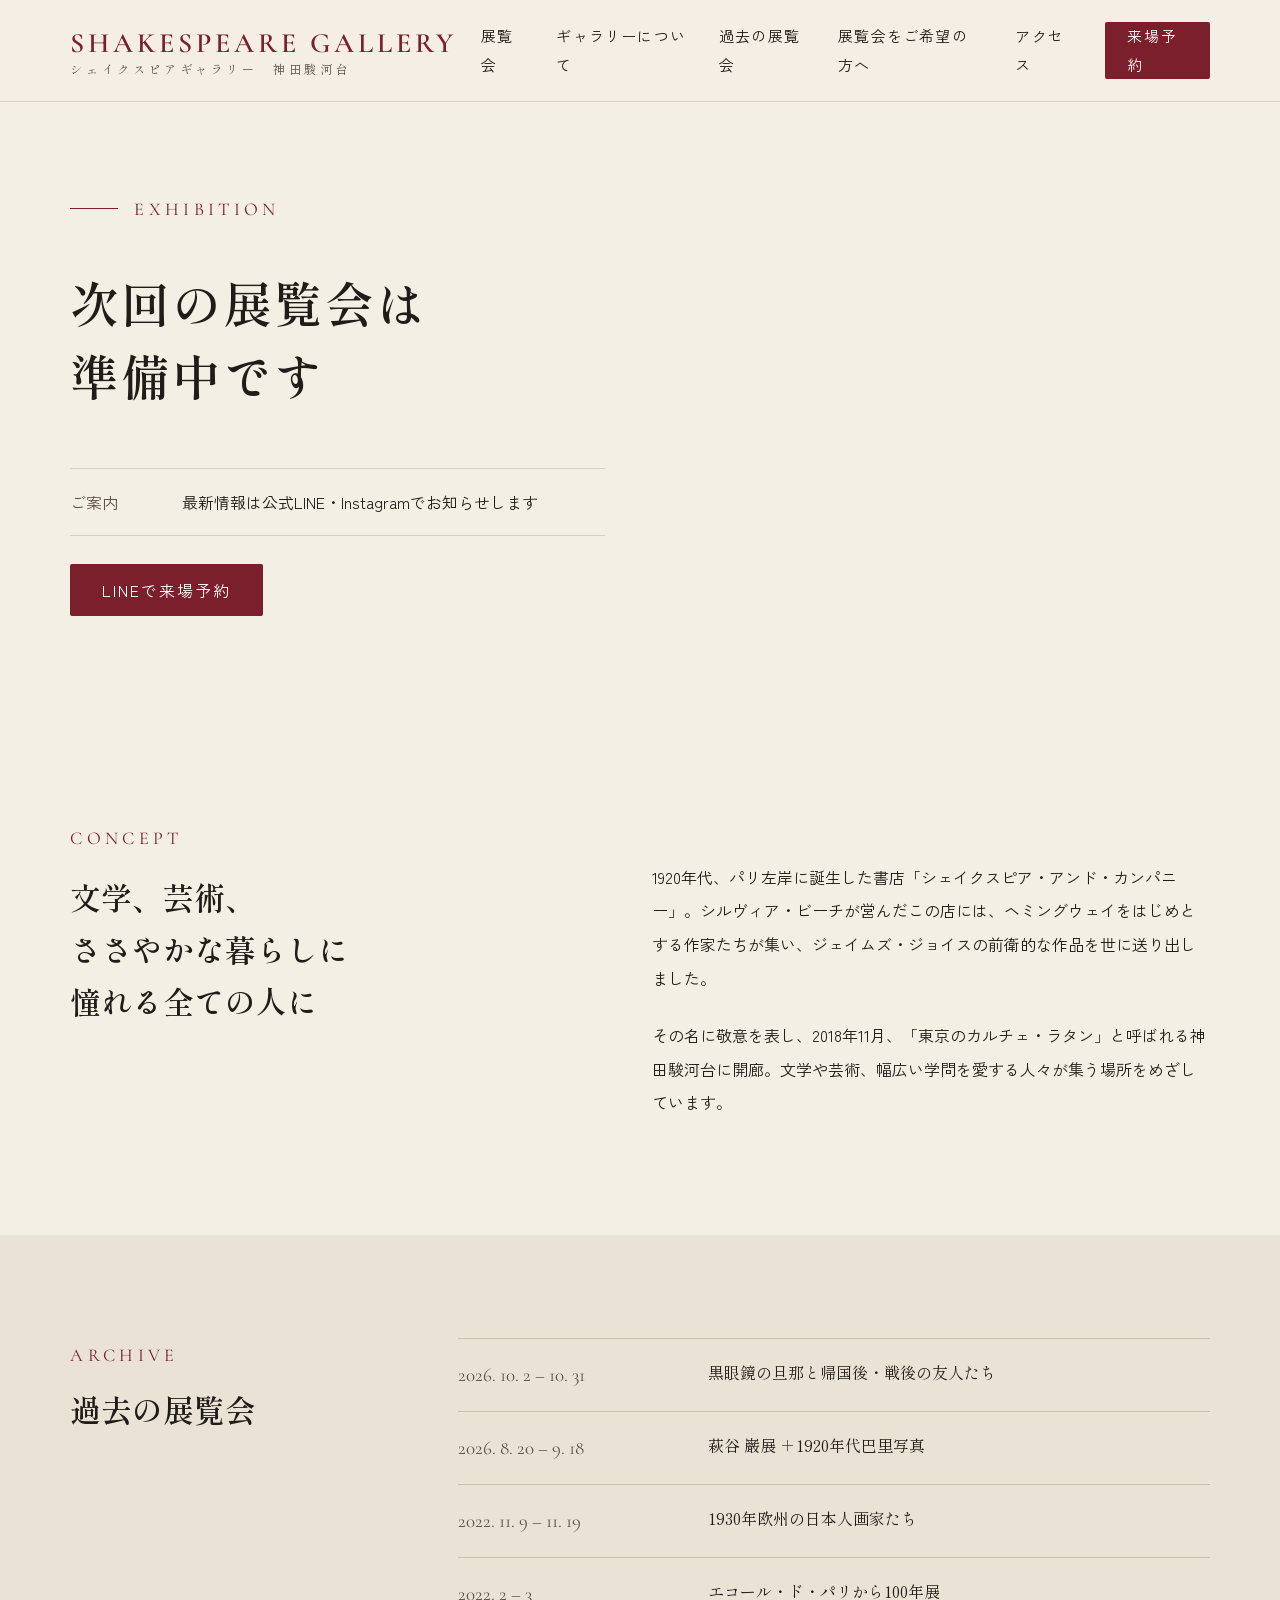
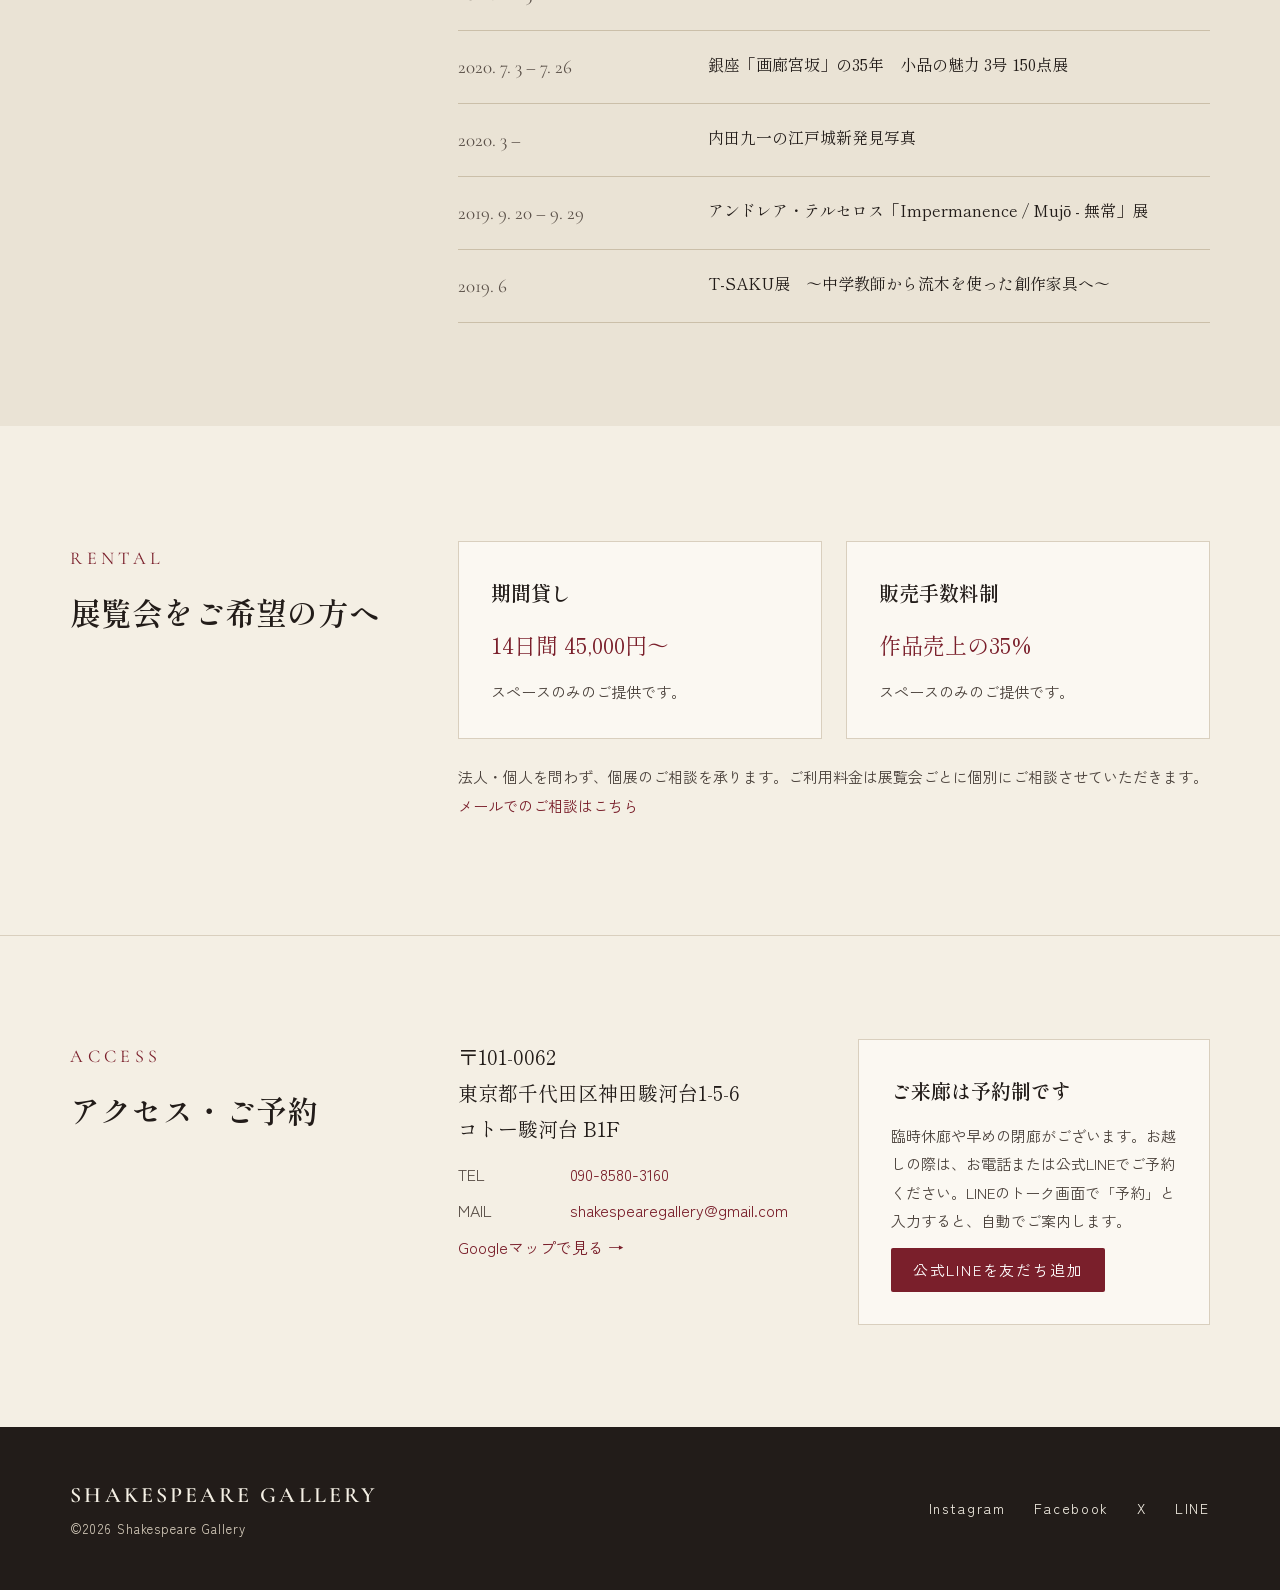
==== index.html @ 6aafb781 "Add files via upload" ====
<!doctype html>
<html lang="ja">
<head>
<meta charset="utf-8">
<meta name="viewport" content="width=device-width, initial-scale=1">
<title>シェイクスピアギャラリー｜Shakespeare Gallery 神田駿河台</title>
<meta name="description" content="神田駿河台のアートギャラリー。パリ左岸の書店「シェイクスピア・アンド・カンパニー」に敬意を表し、文学・芸術を愛する人々が集う場所として2018年に開廊しました。">
<meta property="og:title" content="シェイクスピアギャラリー｜Shakespeare Gallery">
<meta property="og:description" content="文学、芸術、ささやかな暮らしに憧れる全ての人に。神田駿河台のアートギャラリー。">
<meta property="og:image" content="images/current.jpg">
<meta property="og:type" content="website">
<link rel="preconnect" href="https://fonts.googleapis.com">
<link rel="preconnect" href="https://fonts.gstatic.com" crossorigin>
<link href="https://fonts.googleapis.com/css2?family=Cormorant+Garamond:wght@500;600&family=Shippori+Mincho:wght@500;600&family=Zen+Kaku+Gothic+New:wght@400;500&display=swap" rel="stylesheet">
<link rel="stylesheet" href="style.css">
</head>
<body>
<a class="skip" href="#main">本文へ</a>

<header class="site-header">
  <div class="wrap header-inner">
    <a class="brand" href="#top" aria-label="シェイクスピアギャラリー トップへ">
      <span class="brand-en">SHAKESPEARE GALLERY</span>
      <span class="brand-ja">シェイクスピアギャラリー　神田駿河台</span>
    </a>
    <button class="menu-btn" type="button" aria-expanded="false" aria-controls="gnav" aria-label="メニューを開く">
      <svg width="26" height="26" viewBox="0 0 24 24" fill="none" stroke="currentColor" stroke-width="1.5" aria-hidden="true"><line x1="3" y1="7" x2="21" y2="7"/><line x1="3" y1="12" x2="21" y2="12"/><line x1="3" y1="17" x2="21" y2="17"/></svg>
    </button>
    <nav id="gnav" class="gnav" aria-label="メインメニュー">
      <a href="#exhibition">展覧会</a>
      <a href="#about">ギャラリーについて</a>
      <a href="#archive">過去の展覧会</a>
      <a href="#rental">展覧会をご希望の方へ</a>
      <a href="#access">アクセス</a>
      <a class="btn btn-solid" href="https://lin.ee/zE9Uekc">来場予約</a>
    </nav>
  </div>
</header>

<main id="main">
  <div id="notices" class="notices" hidden></div>

  <section id="exhibition" class="hero wrap">
    <div class="hero-text">
      <p class="eyebrow"><span class="rule"></span><span id="ex-label">EXHIBITION</span></p>
      <h1 id="ex-title" class="hero-title">&nbsp;</h1>
      <p id="ex-dates" class="hero-dates"></p>
      <dl id="ex-info" class="info-list"></dl>
      <div class="actions">
        <a class="btn btn-solid btn-lg" href="https://lin.ee/zE9Uekc">LINEで来場予約</a>
        <a id="ex-more" class="btn btn-line btn-lg" href="#statement">展覧会について</a>
      </div>
    </div>
    <figure id="ex-figure" class="hero-figure" hidden>
      <div class="mat"><img id="ex-image" alt=""></div>
      <figcaption id="ex-caption"></figcaption>
    </figure>
  </section>

  <section id="statement" class="statement" hidden>
    <div class="wrap grid12">
      <div class="col-4">
        <p class="eyebrow light">ABOUT THE EXHIBITION</p>
        <h2 class="h2">展覧会について</h2>
      </div>
      <div class="col-7 statement-body">
        <p id="st-description" class="prewrap"></p>
        <div id="st-artists-wrap" class="sub" hidden><span class="sub-label">出品作家</span><p id="st-artists" class="prewrap"></p></div>
        <div id="st-events-wrap" class="sub" hidden><span class="sub-label">関連イベント</span><p id="st-events" class="prewrap"></p></div>
      </div>
    </div>
  </section>

  <section id="upcoming" class="upcoming wrap" hidden>
    <p class="eyebrow"><span class="rule"></span>UPCOMING</p>
    <ul id="upcoming-list" class="line-list"></ul>
  </section>

  <section id="about" class="about wrap grid12">
    <div class="col-5">
      <p class="eyebrow">CONCEPT</p>
      <p class="catch">文学、芸術、<br>ささやかな暮らしに<br>憧れる全ての人に</p>
    </div>
    <div class="col-6 about-body">
      <p>1920年代、パリ左岸に誕生した書店「シェイクスピア・アンド・カンパニー」。シルヴィア・ビーチが営んだこの店には、ヘミングウェイをはじめとする作家たちが集い、ジェイムズ・ジョイスの前衛的な作品を世に送り出しました。</p>
      <p>その名に敬意を表し、2018年11月、「東京のカルチェ・ラタン」と呼ばれる神田駿河台に開廊。文学や芸術、幅広い学問を愛する人々が集う場所をめざしています。</p>
    </div>
  </section>

  <section id="archive" class="archive">
    <div class="wrap grid12">
      <div class="col-4">
        <p class="eyebrow">ARCHIVE</p>
        <h2 class="h2">過去の展覧会</h2>
      </div>
      <ul id="archive-list" class="col-8 line-list"></ul>
    </div>
  </section>

  <section id="rental" class="rental wrap grid12">
    <div class="col-4">
      <p class="eyebrow">RENTAL</p>
      <h2 class="h2">展覧会をご希望の方へ</h2>
    </div>
    <div class="col-8 cards">
      <div class="card">
        <h3 class="h3">期間貸し</h3>
        <p class="price">14日間 45,000円〜</p>
        <p class="muted">スペースのみのご提供です。</p>
      </div>
      <div class="card">
        <h3 class="h3">販売手数料制</h3>
        <p class="price">作品売上の35%</p>
        <p class="muted">スペースのみのご提供です。</p>
      </div>
      <p class="cards-note">法人・個人を問わず、個展のご相談を承ります。ご利用料金は展覧会ごとに個別にご相談させていただきます。<br><a href="mailto:shakespearegallery@gmail.com?subject=%E5%B1%95%E8%A6%A7%E4%BC%9A%E3%81%AE%E3%81%94%E7%9B%B8%E8%AB%87">メールでのご相談はこちら</a></p>
    </div>
  </section>

  <section id="access" class="access">
    <div class="wrap grid12">
      <div class="col-4">
        <p class="eyebrow">ACCESS</p>
        <h2 class="h2">アクセス・ご予約</h2>
      </div>
      <div class="col-8 access-body">
        <div>
          <p class="address">〒101-0062<br>東京都千代田区神田駿河台1-5-6<br>コトー駿河台 B1F</p>
          <dl class="info-list compact">
            <div><dt>TEL</dt><dd><a href="tel:09085803160">090-8580-3160</a></dd></div>
            <div><dt>MAIL</dt><dd><a href="mailto:shakespearegallery@gmail.com">shakespearegallery@gmail.com</a></dd></div>
          </dl>
          <p><a class="text-link" href="https://www.google.com/maps/search/?api=1&query=%E6%9D%B1%E4%BA%AC%E9%83%BD%E5%8D%83%E4%BB%A3%E7%94%B0%E5%8C%BA%E7%A5%9E%E7%94%B0%E9%A7%BF%E6%B2%B3%E5%8F%B01-5-6">Googleマップで見る →</a></p>
        </div>
        <div class="card">
          <h3 class="h3">ご来廊は予約制です</h3>
          <p class="muted">臨時休廊や早めの閉廊がございます。お越しの際は、お電話または公式LINEでご予約ください。LINEのトーク画面で「予約」と入力すると、自動でご案内します。</p>
          <a class="btn btn-solid" href="https://lin.ee/zE9Uekc">公式LINEを友だち追加</a>
        </div>
      </div>
    </div>
  </section>
</main>

<footer class="site-footer">
  <div class="wrap footer-inner">
    <div>
      <p class="brand-en light">SHAKESPEARE GALLERY</p>
      <p class="small">©<span id="year">2026</span> Shakespeare Gallery</p>
    </div>
    <nav aria-label="SNS" class="sns">
      <a href="https://www.instagram.com/shakespeare.gallery/">Instagram</a>
      <a href="https://www.facebook.com/ShakespeareGallery">Facebook</a>
      <a href="https://twitter.com/Sgallery_Ocha">X</a>
      <a href="https://lin.ee/zE9Uekc">LINE</a>
    </nav>
  </div>
</footer>

<script src="config.js"></script>
<script src="app.js"></script>
</body>
</html>
---- style.css ----
:root {
  --enji: #7A1F2B;
  --enji-dark: #5A1520;
  --enji-soft: #E9CFC9;
  --paper: #F4EFE4;
  --paper-2: #EAE3D5;
  --card: #FBF8F2;
  --ink: #221C19;
  --ink-2: #4A413B;
  --ink-3: #5C524A;
  --line: #D9CFBE;
  --line-2: #CBBFA9;
  --serif-en: "Cormorant Garamond", "Times New Roman", serif;
  --serif-ja: "Shippori Mincho", "Hiragino Mincho ProN", "Yu Mincho", serif;
  --sans: "Zen Kaku Gothic New", "Hiragino Sans", "Yu Gothic", sans-serif;
  --gutter: clamp(20px, 5.5vw, 80px);
}

* { box-sizing: border-box; }
[hidden] { display: none !important; }
html { scroll-behavior: smooth; scroll-padding-top: 96px; }
body { margin: 0; background: var(--paper); color: var(--ink); font-family: var(--sans); font-size: 16px; line-height: 1.9; -webkit-text-size-adjust: 100%; }
img { max-width: 100%; display: block; }
a { color: var(--enji); text-decoration: none; }
a:hover { color: var(--enji-dark); }
a:focus-visible, button:focus-visible { outline: 2px solid var(--enji); outline-offset: 3px; }
h1, h2, h3, p, dl, dd, ul { margin: 0; }
h1, h2, h3, .catch, .line-list .t { word-break: auto-phrase; }
.prewrap { white-space: pre-line; }
.skip { position: absolute; left: -9999px; }
.skip:focus { left: 16px; top: 16px; z-index: 100; background: #fff; padding: 8px 12px; }

.wrap { max-width: 1440px; margin: 0 auto; padding-left: var(--gutter); padding-right: var(--gutter); }
.grid12 { display: grid; grid-template-columns: repeat(12, minmax(0, 1fr)); column-gap: 24px; row-gap: 32px; }
.col-4 { grid-column: span 4; } .col-5 { grid-column: span 5; } .col-6 { grid-column: 7 / span 6; }
.col-7 { grid-column: span 7; } .col-8 { grid-column: span 8; }

.eyebrow { display: flex; align-items: center; gap: 16px; font-family: var(--serif-en); font-size: 18px; letter-spacing: 0.24em; color: var(--enji); margin-bottom: 12px; }
.eyebrow.light { color: var(--enji-soft); }
.rule { width: 48px; height: 1px; background: currentColor; }
.h2 { font-family: var(--serif-ja); font-weight: 600; font-size: clamp(24px, 2.4vw, 32px); line-height: 1.6; }
.h3 { font-family: var(--serif-ja); font-weight: 600; font-size: 20px; }
.muted { color: var(--ink-2); font-size: 15px; }
.small { font-size: 13px; letter-spacing: 0.08em; }

.btn { display: inline-flex; align-items: center; justify-content: center; min-height: 44px; padding: 0 22px; border-radius: 2px; letter-spacing: 0.12em; font-size: 15px; }
.btn-lg { min-height: 52px; padding: 0 32px; font-size: 16px; }
.btn-solid { background: var(--enji); color: #fff; }
.btn-solid:hover { background: var(--enji-dark); color: #fff; }
.btn-line { border: 1px solid var(--enji); color: var(--enji); }
.text-link { display: inline-flex; min-height: 44px; align-items: center; }

/* header */
.site-header { position: sticky; top: 0; z-index: 20; background: rgba(244, 239, 228, 0.94); backdrop-filter: blur(6px); border-bottom: 1px solid var(--line); }
.header-inner { display: flex; align-items: center; justify-content: space-between; padding-top: 22px; padding-bottom: 22px; gap: 24px; }
.brand { display: flex; flex-direction: column; color: var(--enji); line-height: 1.3; }
.brand-en { white-space: nowrap; font-family: var(--serif-en); font-size: 28px; font-weight: 600; letter-spacing: 0.14em; }
.brand-en.light { color: var(--paper); font-size: 22px; }
.brand-ja { font-family: var(--serif-ja); font-size: 12px; letter-spacing: 0.3em; color: var(--ink-3); }
.gnav { display: flex; align-items: center; gap: 32px; font-size: 15px; letter-spacing: 0.08em; }
.gnav a:not(.btn) { color: var(--ink); }
.gnav a:not(.btn):hover { color: var(--enji); }
.menu-btn { display: none; width: 44px; height: 44px; align-items: center; justify-content: center; background: none; border: 0; color: var(--ink); cursor: pointer; padding: 0; }

/* notices */
.notices { background: var(--ink); color: var(--paper); }
.notices p { max-width: 1440px; margin: 0 auto; padding: 14px var(--gutter); font-size: 15px; white-space: pre-line; }
.notices p + p { border-top: 1px solid rgba(244,239,228,0.2); }
.notices strong { font-weight: 500; color: var(--enji-soft); margin-right: 12px; letter-spacing: 0.1em; }

/* hero */
.hero { display: grid; grid-template-columns: repeat(2, minmax(0, 1fr)); gap: clamp(40px, 5.5vw, 80px); padding-top: clamp(48px, 7vw, 96px); padding-bottom: clamp(56px, 7vw, 104px); align-items: center; }
.hero-text { display: flex; flex-direction: column; gap: 28px; }
.hero-title { font-family: var(--serif-ja); font-weight: 600; font-size: clamp(30px, 3.8vw, 54px); line-height: 1.5; letter-spacing: 0.04em; }
.hero-dates { font-family: var(--serif-en); font-size: clamp(26px, 2.8vw, 40px); font-weight: 500; display: flex; flex-wrap: wrap; align-items: baseline; gap: 4px 12px; }
.hero-dates .dow { font-size: 0.45em; letter-spacing: 0.1em; }
.hero-dates .dash { color: var(--enji); font-size: 0.7em; }
.info-list { display: flex; flex-direction: column; gap: 6px; padding: 18px 0; border-top: 1px solid var(--line); border-bottom: 1px solid var(--line); }
.info-list > div { display: flex; gap: 24px; }
.info-list dt { width: 88px; flex-shrink: 0; color: var(--ink-3); }
.info-list.compact { border: 0; padding: 12px 0 0; }
.actions { display: flex; flex-wrap: wrap; gap: 14px; }
.hero-figure { margin: 0; display: flex; flex-direction: column; align-items: center; gap: 16px; }
.mat { padding: clamp(14px, 2vw, 28px); background: #fff; box-shadow: 0 1px 2px rgba(34,28,25,0.08), 0 18px 40px rgba(34,28,25,0.10); }
.mat img { width: min(460px, 100%); height: auto; }
.hero-figure figcaption { font-family: var(--serif-ja); font-size: 14px; color: var(--ink-3); text-align: center; }

/* statement */
.statement { background: var(--enji); color: var(--paper); padding: clamp(56px, 7vw, 96px) 0; }
.statement-body { font-family: var(--serif-ja); font-size: 18px; line-height: 2.1; display: flex; flex-direction: column; gap: 28px; }
.statement .sub { padding-top: 22px; border-top: 1px solid rgba(244,239,228,0.35); font-family: var(--sans); font-size: 15px; line-height: 1.9; }
.sub-label { display: block; letter-spacing: 0.12em; color: var(--enji-soft); margin-bottom: 4px; }

/* upcoming */
.upcoming { padding-top: 64px; }

/* about */
.about { padding-top: clamp(72px, 9vw, 120px); padding-bottom: clamp(72px, 9vw, 120px); align-items: start; }
.catch { font-family: var(--serif-ja); font-weight: 600; font-size: clamp(24px, 2.4vw, 34px); line-height: 1.7; margin-top: 16px; }
.about-body { display: flex; flex-direction: column; gap: 24px; line-height: 2.1; padding-top: 40px; }

/* archive */
.archive { background: var(--paper-2); padding: clamp(64px, 8vw, 104px) 0; }
.line-list { list-style: none; padding: 0; border-top: 1px solid var(--line-2); }
.line-list li { display: flex; gap: 40px; padding: 18px 0; border-bottom: 1px solid var(--line-2); }
.line-list .period { width: 210px; flex-shrink: 0; font-family: var(--serif-en); font-size: 19px; color: var(--ink-3); }
.line-list .t { font-family: var(--serif-ja); }

/* rental */
.rental { padding-top: clamp(72px, 9vw, 120px); padding-bottom: clamp(72px, 9vw, 120px); }
.cards { display: grid; grid-template-columns: repeat(2, minmax(0, 1fr)); gap: 24px; }
.card { background: var(--card); border: 1px solid var(--line); padding: 32px; display: flex; flex-direction: column; gap: 12px; align-items: flex-start; }
.price { font-family: var(--serif-ja); font-size: 22px; color: var(--enji); }
.cards-note { grid-column: 1 / -1; font-size: 15px; color: var(--ink-2); }

/* access */
.access { padding: clamp(64px, 8vw, 104px) 0; border-top: 1px solid var(--line); }
.access-body { display: grid; grid-template-columns: repeat(2, minmax(0, 1fr)); gap: 48px; }
.address { font-family: var(--serif-ja); font-size: 20px; line-height: 1.8; }

/* footer */
.site-footer { background: var(--ink); color: var(--line); }
.footer-inner { display: flex; justify-content: space-between; align-items: center; flex-wrap: wrap; gap: 16px; padding-top: 48px; padding-bottom: 48px; }
.sns { display: flex; flex-wrap: wrap; gap: 8px 28px; font-size: 14px; letter-spacing: 0.12em; }
.sns a { color: var(--paper); min-height: 44px; display: inline-flex; align-items: center; }

/* responsive */
@media (max-width: 1100px) {
  .gnav { gap: 20px; font-size: 14px; }
}
@media (max-width: 960px) {
  .menu-btn { display: inline-flex; }
  .gnav { display: none; position: absolute; left: 0; right: 0; top: 100%; background: var(--paper); border-bottom: 1px solid var(--line); flex-direction: column; align-items: stretch; gap: 0; padding: 8px var(--gutter) 24px; }
  .gnav.open { display: flex; }
  .gnav a:not(.btn) { min-height: 52px; display: flex; align-items: center; border-bottom: 1px solid var(--line); font-family: var(--serif-ja); font-size: 16px; }
  .gnav .btn { margin-top: 16px; min-height: 52px; }
  .header-inner { position: relative; padding-top: 14px; padding-bottom: 14px; }
  .brand-en { font-size: 18px; letter-spacing: 0.1em; }
  .brand-ja { font-size: 10px; letter-spacing: 0.24em; }

  .hero { grid-template-columns: 1fr; }
  .hero-figure { order: -1; }
  .mat img { width: min(360px, 100%); }
  .grid12 > [class*="col-"] { grid-column: 1 / -1; }
  .about-body { padding-top: 0; }
  .cards, .access-body { grid-template-columns: 1fr; }
  .line-list li { flex-direction: column; gap: 2px; }
  .line-list .period { width: auto; font-size: 17px; }
  .statement-body { font-size: 16px; }
  .actions .btn { flex: 1 1 100%; }
  .footer-inner { flex-direction: column; align-items: flex-start; }
}
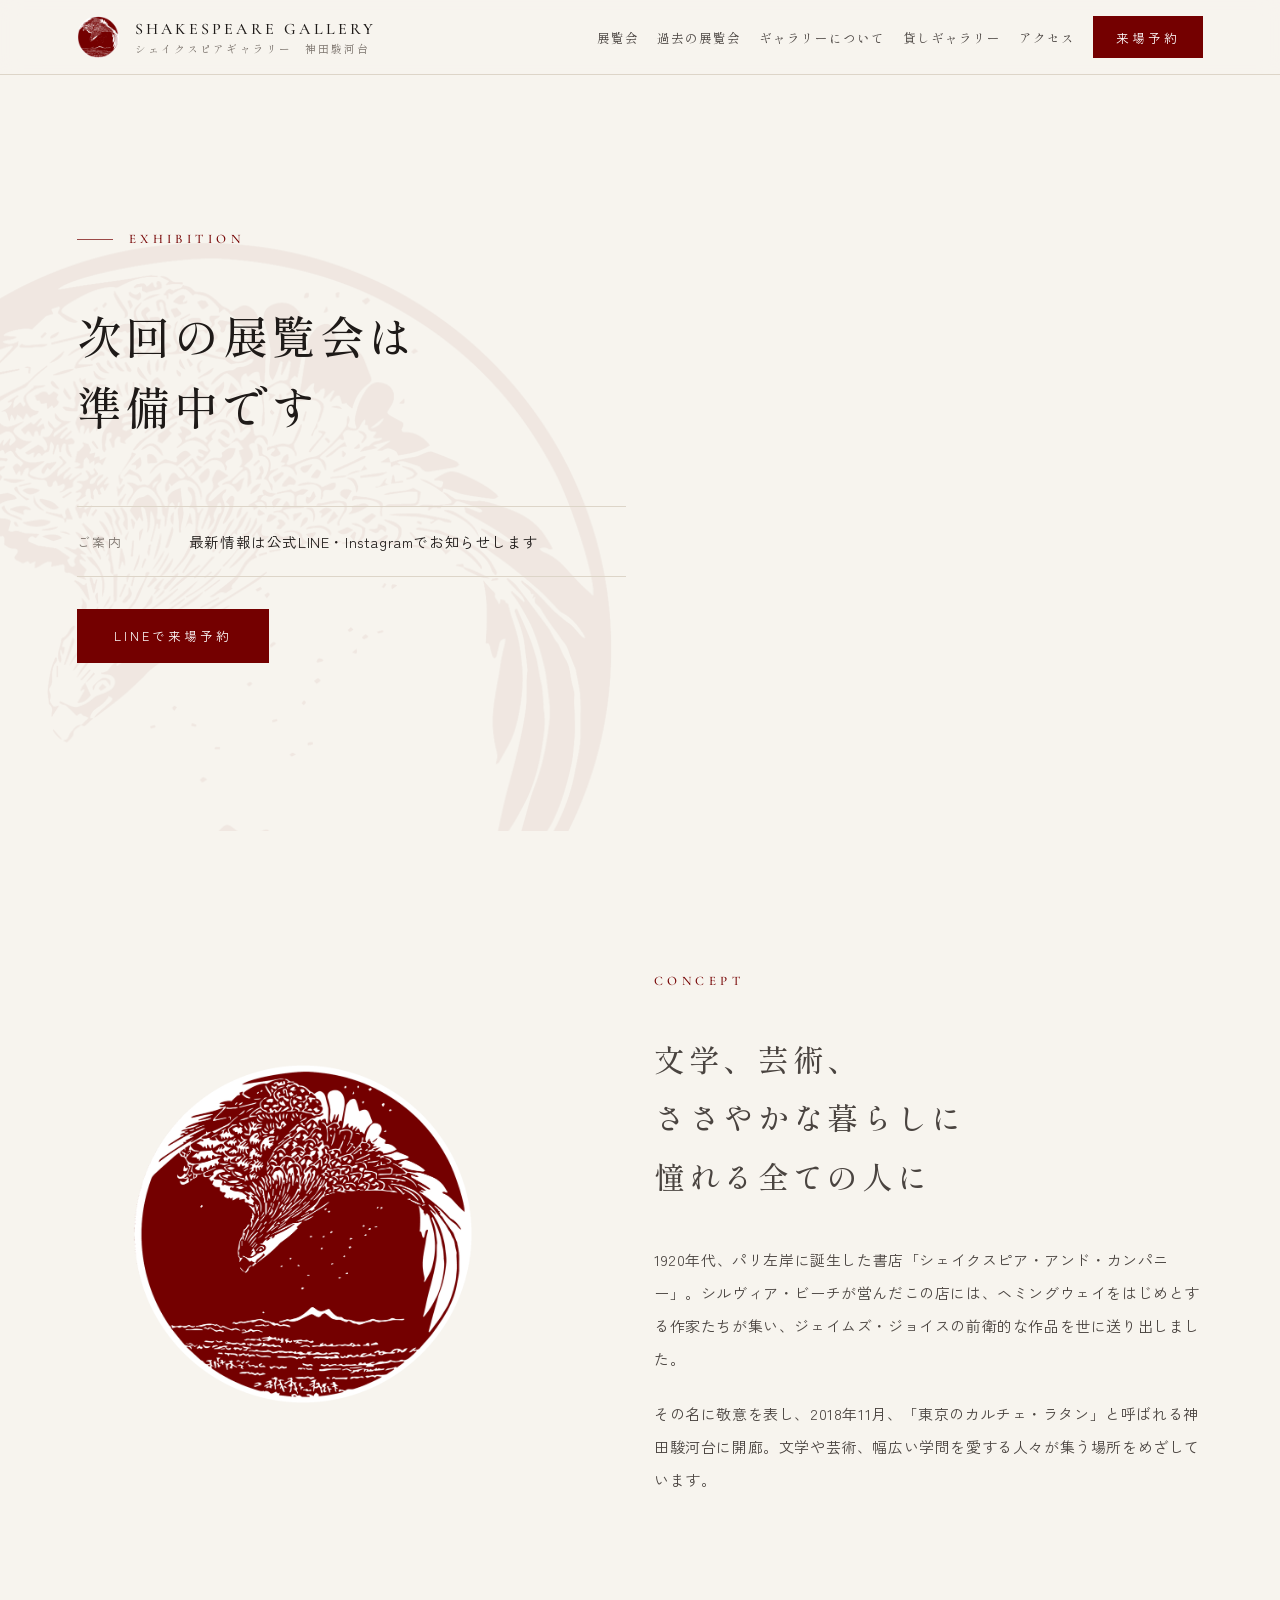
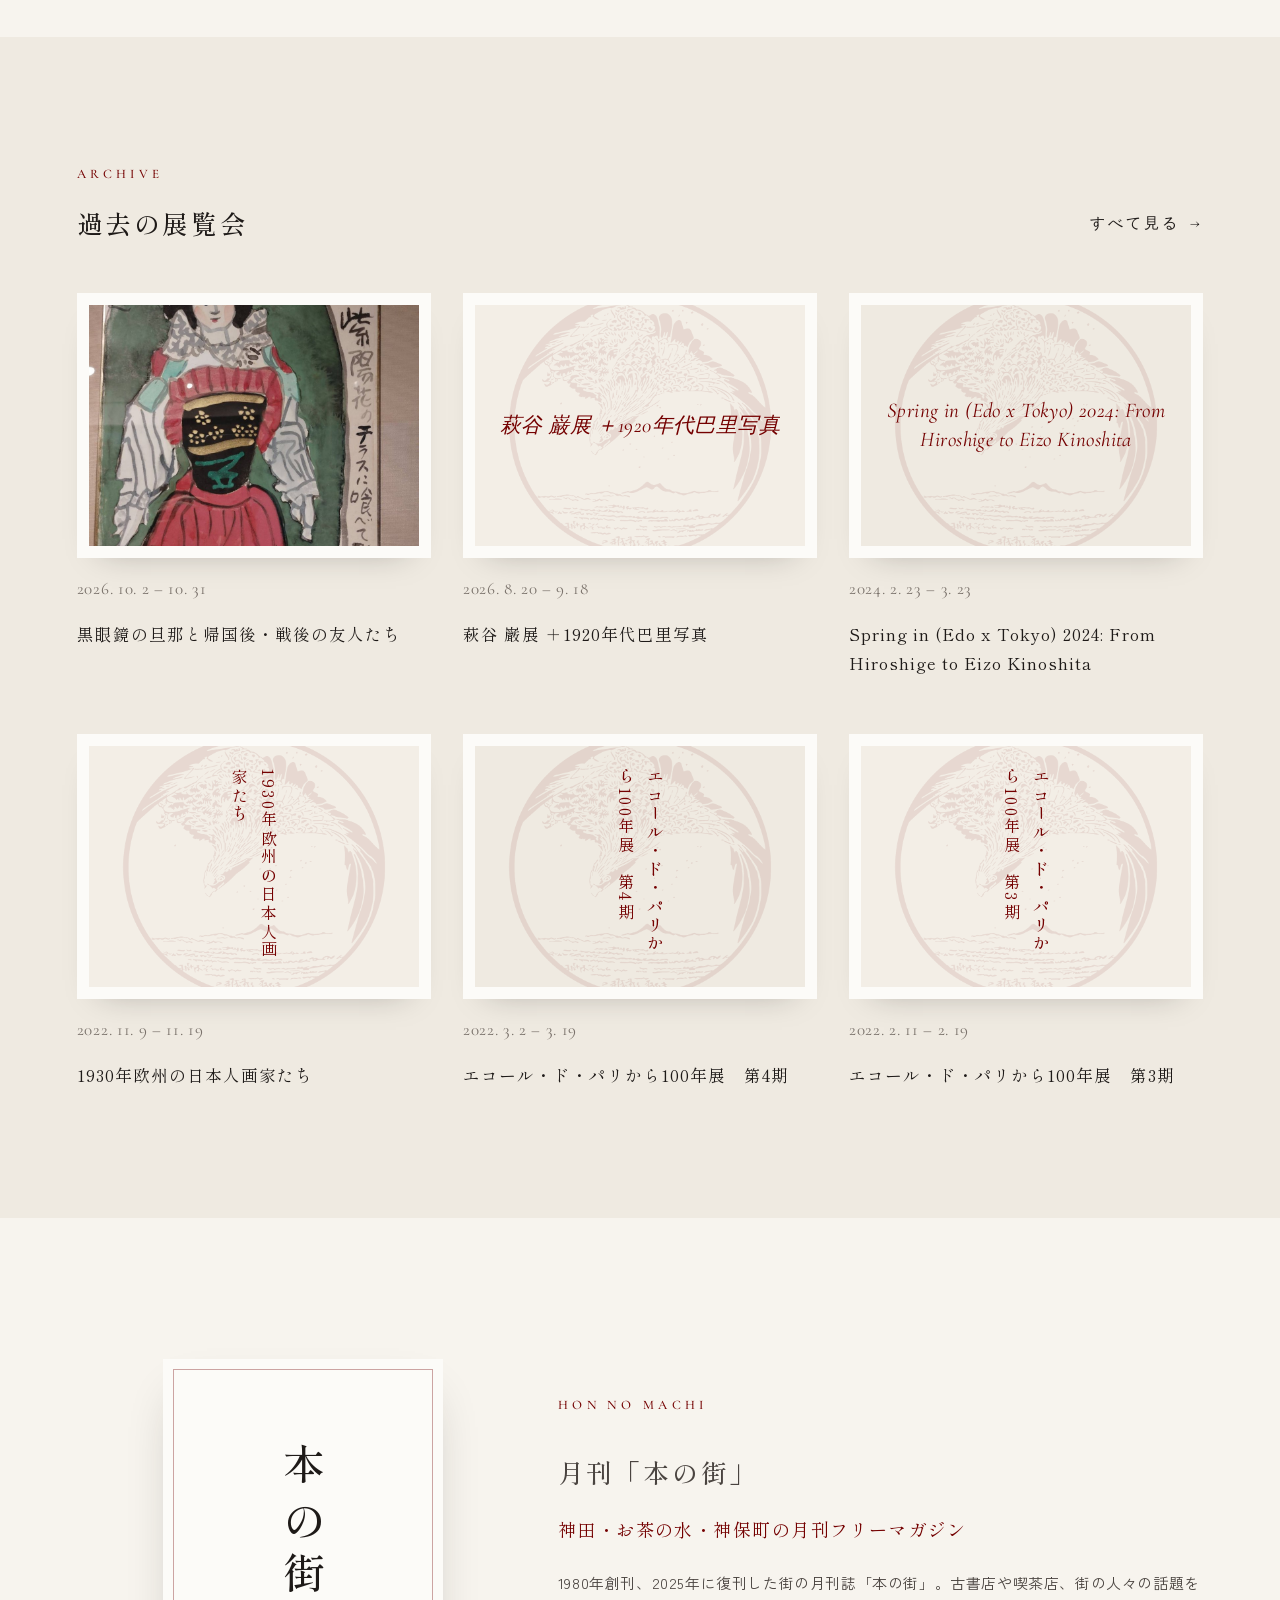
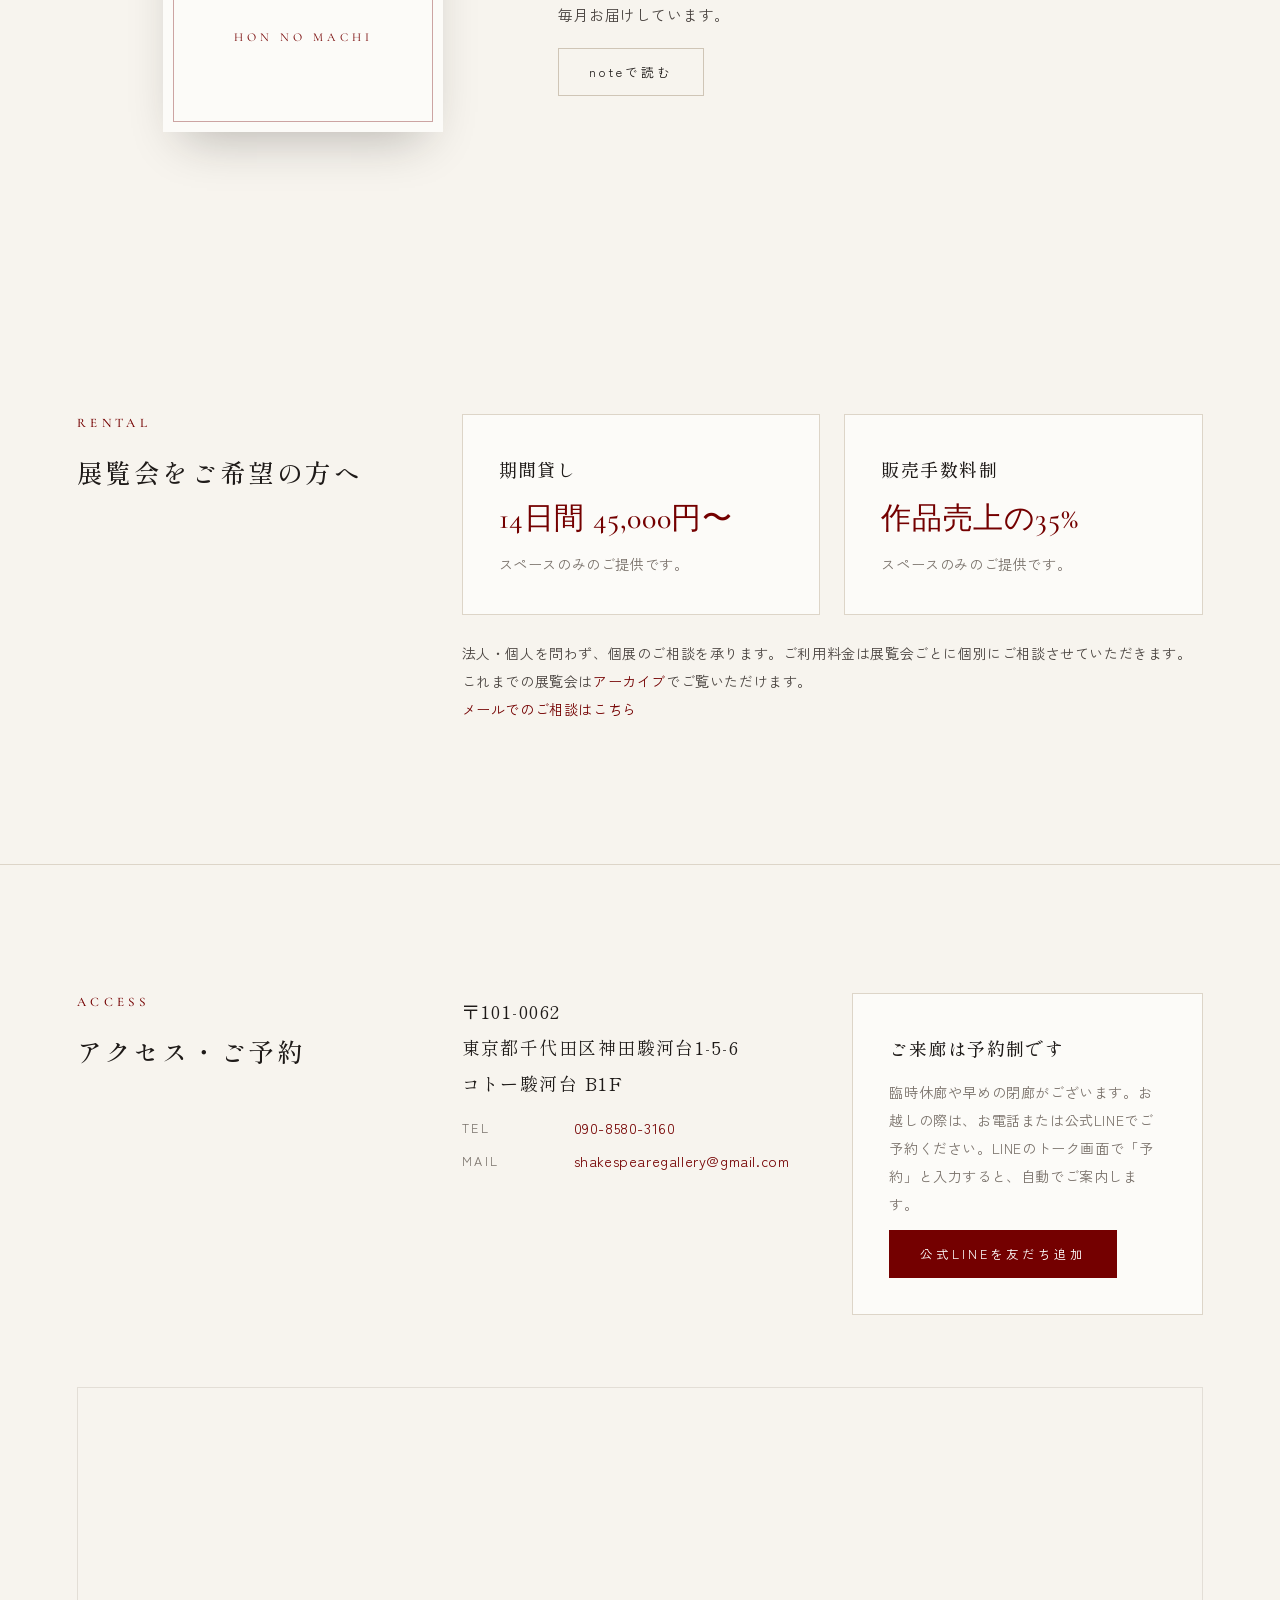
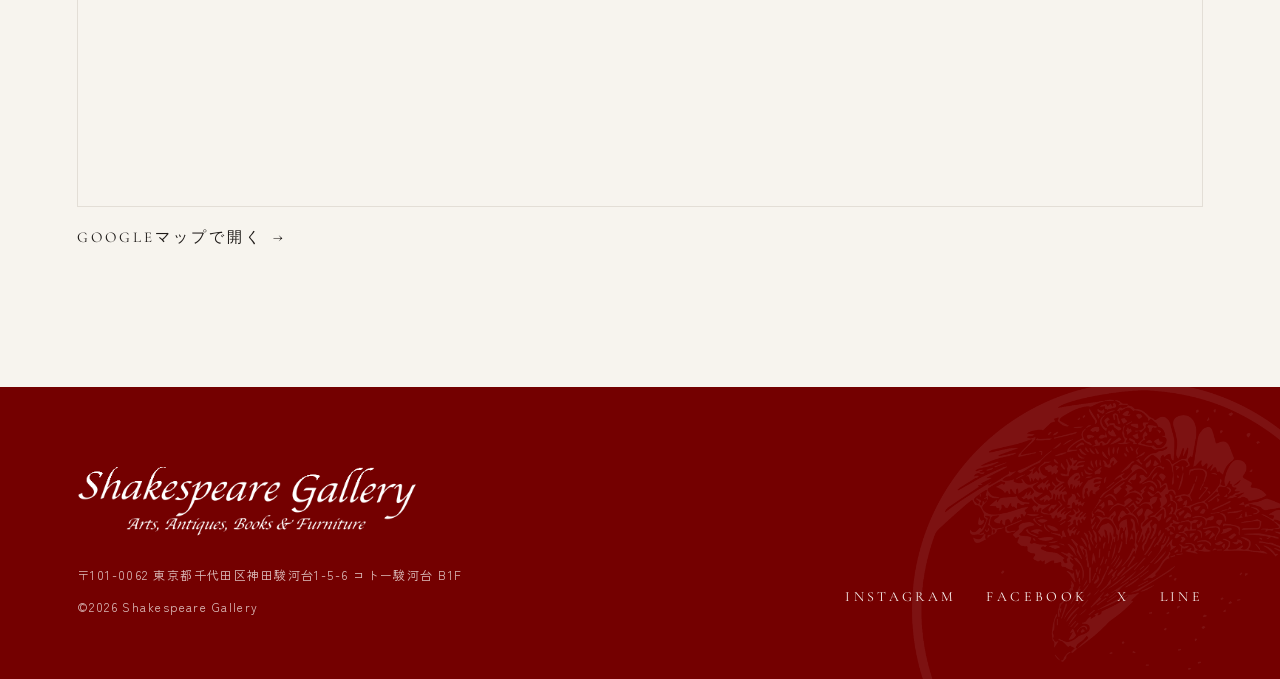
==== commit 5c7f31f5: "Add files via upload" ====
--- a/index.html
+++ b/index.html
@@ -3,45 +3,57 @@
 <head>
 <meta charset="utf-8">
 <meta name="viewport" content="width=device-width, initial-scale=1">
+<!--META-->
 <title>シェイクスピアギャラリー｜Shakespeare Gallery 神田駿河台</title>
 <meta name="description" content="神田駿河台のアートギャラリー。パリ左岸の書店「シェイクスピア・アンド・カンパニー」に敬意を表し、文学・芸術を愛する人々が集う場所として2018年に開廊しました。">
-<meta property="og:title" content="シェイクスピアギャラリー｜Shakespeare Gallery">
-<meta property="og:description" content="文学、芸術、ささやかな暮らしに憧れる全ての人に。神田駿河台のアートギャラリー。">
-<meta property="og:image" content="images/current.jpg">
+<link rel="canonical" href="https://fitersowner-a11y.github.io/shakespeare-gallery/">
+<meta property="og:title" content="シェイクスピアギャラリー｜Shakespeare Gallery 神田駿河台">
+<meta property="og:description" content="神田駿河台のアートギャラリー。パリ左岸の書店「シェイクスピア・アンド・カンパニー」に敬意を表し、文学・芸術を愛する人々が集う場所として2018年に開廊しました。">
+<meta property="og:image" content="https://fitersowner-a11y.github.io/shakespeare-gallery/current.jpg">
+<meta property="og:url" content="https://fitersowner-a11y.github.io/shakespeare-gallery/">
 <meta property="og:type" content="website">
+<meta property="og:site_name" content="シェイクスピアギャラリー">
+<meta name="twitter:card" content="summary_large_image">
+<!--/META-->
+<meta name="theme-color" content="#740000">
+<link rel="icon" type="image/png" href="favicon.png">
+<link rel="apple-touch-icon" href="apple-touch-icon.png">
 <link rel="preconnect" href="https://fonts.googleapis.com">
 <link rel="preconnect" href="https://fonts.gstatic.com" crossorigin>
-<link href="https://fonts.googleapis.com/css2?family=Cormorant+Garamond:wght@500;600&family=Shippori+Mincho:wght@500;600&family=Zen+Kaku+Gothic+New:wght@400;500&display=swap" rel="stylesheet">
+<link href="https://fonts.googleapis.com/css2?family=Cormorant+Garamond:ital,wght@0,400;0,500;0,600;1,400;1,500&family=Shippori+Mincho:wght@400;500;600&family=Zen+Kaku+Gothic+New:wght@400;500&display=swap" rel="stylesheet">
 <link rel="stylesheet" href="style.css">
+<script type="application/ld+json">
+{"@context":"https://schema.org","@type":"ArtGallery","name":"シェイクスピアギャラリー","alternateName":"Shakespeare Gallery","url":"https://fitersowner-a11y.github.io/shakespeare-gallery/","telephone":"+81-90-8580-3160","email":"shakespearegallery@gmail.com","address":{"@type":"PostalAddress","postalCode":"101-0062","addressRegion":"東京都","addressLocality":"千代田区","streetAddress":"神田駿河台1-5-6 コトー駿河台 B1F","addressCountry":"JP"},"sameAs":["https://www.instagram.com/shakespeare.gallery/","https://www.facebook.com/ShakespeareGallery","https://twitter.com/Sgallery_Ocha"]}
+</script>
 </head>
-<body>
+<body data-page="home">
 <a class="skip" href="#main">本文へ</a>
-
 <header class="site-header">
   <div class="wrap header-inner">
-    <a class="brand" href="#top" aria-label="シェイクスピアギャラリー トップへ">
-      <span class="brand-en">SHAKESPEARE GALLERY</span>
-      <span class="brand-ja">シェイクスピアギャラリー　神田駿河台</span>
+    <a class="brand" href="index.html" aria-label="シェイクスピアギャラリー トップへ">
+      <img class="brand-mark" src="mark.png" alt="" width="44" height="44">
+      <span class="brand-text"><span class="brand-en">SHAKESPEARE GALLERY</span><span class="brand-ja">シェイクスピアギャラリー　神田駿河台</span></span>
     </a>
     <button class="menu-btn" type="button" aria-expanded="false" aria-controls="gnav" aria-label="メニューを開く">
       <svg width="26" height="26" viewBox="0 0 24 24" fill="none" stroke="currentColor" stroke-width="1.5" aria-hidden="true"><line x1="3" y1="7" x2="21" y2="7"/><line x1="3" y1="12" x2="21" y2="12"/><line x1="3" y1="17" x2="21" y2="17"/></svg>
     </button>
     <nav id="gnav" class="gnav" aria-label="メインメニュー">
       <a href="#exhibition">展覧会</a>
+      <a href="archive.html">過去の展覧会</a>
       <a href="#about">ギャラリーについて</a>
-      <a href="#archive">過去の展覧会</a>
-      <a href="#rental">展覧会をご希望の方へ</a>
+      <a href="town.html" data-needs="town" hidden>神保町案内</a>
+      <a href="#rental">貸しギャラリー</a>
       <a href="#access">アクセス</a>
       <a class="btn btn-solid" href="https://lin.ee/zE9Uekc">来場予約</a>
     </nav>
   </div>
 </header>
-
+<div id="notices" class="notices" hidden></div>
 <main id="main">
-  <div id="notices" class="notices" hidden></div>
-
-  <section id="exhibition" class="hero wrap">
-    <div class="hero-text">
+  <section id="exhibition" class="hero-band">
+  <img class="hero-emblem" src="mark-line.png" alt="" aria-hidden="true">
+  <div class="hero wrap">
+    <div class="hero-text reveal">
       <p class="eyebrow"><span class="rule"></span><span id="ex-label">EXHIBITION</span></p>
       <h1 id="ex-title" class="hero-title">&nbsp;</h1>
       <p id="ex-dates" class="hero-dates"></p>
@@ -52,18 +64,19 @@
       </div>
     </div>
     <figure id="ex-figure" class="hero-figure" hidden>
-      <div class="mat"><img id="ex-image" alt=""></div>
+      <button type="button" class="mat zoomable" id="ex-zoom" aria-label="作品画像を拡大"><img id="ex-image" alt=""></button>
       <figcaption id="ex-caption"></figcaption>
     </figure>
+  </div>
   </section>
 
   <section id="statement" class="statement" hidden>
     <div class="wrap grid12">
-      <div class="col-4">
+      <div class="col-4 reveal">
         <p class="eyebrow light">ABOUT THE EXHIBITION</p>
         <h2 class="h2">展覧会について</h2>
       </div>
-      <div class="col-7 statement-body">
+      <div class="col-8 statement-body reveal">
         <p id="st-description" class="prewrap"></p>
         <div id="st-artists-wrap" class="sub" hidden><span class="sub-label">出品作家</span><p id="st-artists" class="prewrap"></p></div>
         <div id="st-events-wrap" class="sub" hidden><span class="sub-label">関連イベント</span><p id="st-events" class="prewrap"></p></div>
@@ -71,38 +84,67 @@
     </div>
   </section>
 
+  <section id="works" class="works wrap" hidden>
+    <p class="eyebrow reveal"><span class="rule"></span>WORKS</p>
+    <div id="works-grid" class="works-grid"></div>
+  </section>
+
   <section id="upcoming" class="upcoming wrap" hidden>
     <p class="eyebrow"><span class="rule"></span>UPCOMING</p>
     <ul id="upcoming-list" class="line-list"></ul>
   </section>
 
   <section id="about" class="about wrap grid12">
-    <div class="col-5">
+    <div class="col-5 about-mark reveal">
+      <img src="mark.png" alt="シェイクスピアギャラリーのロゴ" width="400" height="400">
+    </div>
+    <div class="col-6 about-body reveal">
       <p class="eyebrow">CONCEPT</p>
       <p class="catch">文学、芸術、<br>ささやかな暮らしに<br>憧れる全ての人に</p>
-    </div>
-    <div class="col-6 about-body">
       <p>1920年代、パリ左岸に誕生した書店「シェイクスピア・アンド・カンパニー」。シルヴィア・ビーチが営んだこの店には、ヘミングウェイをはじめとする作家たちが集い、ジェイムズ・ジョイスの前衛的な作品を世に送り出しました。</p>
       <p>その名に敬意を表し、2018年11月、「東京のカルチェ・ラタン」と呼ばれる神田駿河台に開廊。文学や芸術、幅広い学問を愛する人々が集う場所をめざしています。</p>
     </div>
   </section>
 
   <section id="archive" class="archive">
-    <div class="wrap grid12">
-      <div class="col-4">
-        <p class="eyebrow">ARCHIVE</p>
-        <h2 class="h2">過去の展覧会</h2>
-      </div>
-      <ul id="archive-list" class="col-8 line-list"></ul>
+    <div class="wrap">
+      <div class="section-head reveal">
+        <div><p class="eyebrow">ARCHIVE</p><h2 class="h2">過去の展覧会</h2></div>
+        <a class="text-link" href="archive.html">すべて見る <span aria-hidden="true">→</span></a>
+      </div>
+      <div id="archive-grid" class="card-grid"></div>
+    </div>
+  </section>
+
+  <section id="book" class="book wrap grid12">
+    <div class="col-5 book-cover reveal" id="book-cover-wrap">
+      <div class="book-spine" id="book-cover"><span class="book-spine-title">本の街</span><span class="book-spine-sub">HON NO MACHI</span></div>
+    </div>
+    <div class="col-7 book-body reveal">
+      <p class="eyebrow">HON NO MACHI</p>
+      <h2 class="h2">月刊「本の街」</h2>
+      <p class="book-issue" id="book-issue"></p>
+      <p class="prewrap" id="book-text"></p>
+      <a class="btn btn-line" id="book-link" href="#" hidden>読む</a>
+    </div>
+  </section>
+
+  <section id="town" class="town-teaser" hidden>
+    <div class="wrap">
+      <div class="section-head reveal">
+        <div><p class="eyebrow">JIMBOCHO GUIDE</p><h2 class="h2">ギャラリーの近くで</h2></div>
+        <a class="text-link" href="town.html">神保町案内へ <span aria-hidden="true">→</span></a>
+      </div>
+      <div id="town-grid" class="card-grid"></div>
     </div>
   </section>
 
   <section id="rental" class="rental wrap grid12">
-    <div class="col-4">
+    <div class="col-4 reveal">
       <p class="eyebrow">RENTAL</p>
       <h2 class="h2">展覧会をご希望の方へ</h2>
     </div>
-    <div class="col-8 cards">
+    <div class="col-8 cards reveal">
       <div class="card">
         <h3 class="h3">期間貸し</h3>
         <p class="price">14日間 45,000円〜</p>
@@ -113,24 +155,24 @@
         <p class="price">作品売上の35%</p>
         <p class="muted">スペースのみのご提供です。</p>
       </div>
-      <p class="cards-note">法人・個人を問わず、個展のご相談を承ります。ご利用料金は展覧会ごとに個別にご相談させていただきます。<br><a href="mailto:shakespearegallery@gmail.com?subject=%E5%B1%95%E8%A6%A7%E4%BC%9A%E3%81%AE%E3%81%94%E7%9B%B8%E8%AB%87">メールでのご相談はこちら</a></p>
+      <p class="cards-note">法人・個人を問わず、個展のご相談を承ります。ご利用料金は展覧会ごとに個別にご相談させていただきます。これまでの展覧会は<a href="archive.html">アーカイブ</a>でご覧いただけます。<br><a href="mailto:shakespearegallery@gmail.com?subject=%E5%B1%95%E8%A6%A7%E4%BC%9A%E3%81%AE%E3%81%94%E7%9B%B8%E8%AB%87">メールでのご相談はこちら</a></p>
     </div>
   </section>
 
   <section id="access" class="access">
     <div class="wrap grid12">
-      <div class="col-4">
+      <div class="col-4 reveal">
         <p class="eyebrow">ACCESS</p>
         <h2 class="h2">アクセス・ご予約</h2>
       </div>
-      <div class="col-8 access-body">
+      <div class="col-8 access-body reveal">
         <div>
           <p class="address">〒101-0062<br>東京都千代田区神田駿河台1-5-6<br>コトー駿河台 B1F</p>
+          <ul id="stations" class="stations" hidden></ul>
           <dl class="info-list compact">
             <div><dt>TEL</dt><dd><a href="tel:09085803160">090-8580-3160</a></dd></div>
             <div><dt>MAIL</dt><dd><a href="mailto:shakespearegallery@gmail.com">shakespearegallery@gmail.com</a></dd></div>
           </dl>
-          <p><a class="text-link" href="https://www.google.com/maps/search/?api=1&query=%E6%9D%B1%E4%BA%AC%E9%83%BD%E5%8D%83%E4%BB%A3%E7%94%B0%E5%8C%BA%E7%A5%9E%E7%94%B0%E9%A7%BF%E6%B2%B3%E5%8F%B01-5-6">Googleマップで見る →</a></p>
         </div>
         <div class="card">
           <h3 class="h3">ご来廊は予約制です</h3>
@@ -138,14 +180,18 @@
           <a class="btn btn-solid" href="https://lin.ee/zE9Uekc">公式LINEを友だち追加</a>
         </div>
       </div>
+      <div class="map reveal">
+        <iframe id="map" title="シェイクスピアギャラリーの地図" loading="lazy" referrerpolicy="no-referrer-when-downgrade"></iframe>
+        <a class="text-link" id="map-link" href="#">Googleマップで開く <span aria-hidden="true">→</span></a>
+      </div>
     </div>
   </section>
 </main>
-
 <footer class="site-footer">
   <div class="wrap footer-inner">
-    <div>
-      <p class="brand-en light">SHAKESPEARE GALLERY</p>
+    <div class="footer-brand">
+      <img class="footer-wordmark" src="wordmark-white.png" alt="Shakespeare Gallery — Arts, Antiques, Books &amp; Furniture" width="460" height="95">
+      <p class="small">〒101-0062 東京都千代田区神田駿河台1-5-6 コトー駿河台 B1F</p>
       <p class="small">©<span id="year">2026</span> Shakespeare Gallery</p>
     </div>
     <nav aria-label="SNS" class="sns">
@@ -156,7 +202,6 @@
     </nav>
   </div>
 </footer>
-
 <script src="config.js"></script>
 <script src="app.js"></script>
 </body>
--- a/style.css
+++ b/style.css
@@ -1,152 +1,303 @@
+/* =========================================================
+   Shakespeare Gallery — v4
+   上品さと洗練の両立：生成りの余白、明朝とガラモン、臙脂は要所だけ
+   ========================================================= */
 :root {
-  --enji: #7A1F2B;
-  --enji-dark: #5A1520;
-  --enji-soft: #E9CFC9;
-  --paper: #F4EFE4;
-  --paper-2: #EAE3D5;
-  --card: #FBF8F2;
-  --ink: #221C19;
-  --ink-2: #4A413B;
-  --ink-3: #5C524A;
-  --line: #D9CFBE;
-  --line-2: #CBBFA9;
-  --serif-en: "Cormorant Garamond", "Times New Roman", serif;
+  --crimson: #740000;
+  --crimson-2: #560000;
+  --crimson-tint: #E9D6D2;
+  --bg: #F7F4EE;
+  --bg-2: #EFEAE1;
+  --paper: #FCFBF8;
+  --ink: #1E1A18;
+  --ink-2: #4A4440;
+  --ink-3: #7A726B;
+  --line: #DDD5C8;
+  --line-2: #CFC5B6;
+  --display: "Cormorant Garamond", "Garamond", "Times New Roman", serif;
   --serif-ja: "Shippori Mincho", "Hiragino Mincho ProN", "Yu Mincho", serif;
   --sans: "Zen Kaku Gothic New", "Hiragino Sans", "Yu Gothic", sans-serif;
-  --gutter: clamp(20px, 5.5vw, 80px);
+  --gutter: clamp(22px, 6vw, 96px);
+  --ease: cubic-bezier(.22,.61,.36,1);
 }
 
 * { box-sizing: border-box; }
 [hidden] { display: none !important; }
 html { scroll-behavior: smooth; scroll-padding-top: 96px; }
-body { margin: 0; background: var(--paper); color: var(--ink); font-family: var(--sans); font-size: 16px; line-height: 1.9; -webkit-text-size-adjust: 100%; }
+body { margin: 0; background: var(--bg); color: var(--ink); font-family: var(--sans); font-size: 15px; line-height: 2; letter-spacing: 0.04em; -webkit-text-size-adjust: 100%; -webkit-font-smoothing: antialiased; }
 img { max-width: 100%; display: block; }
-a { color: var(--enji); text-decoration: none; }
-a:hover { color: var(--enji-dark); }
-a:focus-visible, button:focus-visible { outline: 2px solid var(--enji); outline-offset: 3px; }
-h1, h2, h3, p, dl, dd, ul { margin: 0; }
-h1, h2, h3, .catch, .line-list .t { word-break: auto-phrase; }
+a { color: var(--crimson); text-decoration: none; transition: color .3s var(--ease), opacity .3s var(--ease); }
+a:hover { color: var(--crimson-2); }
+a:focus-visible, button:focus-visible { outline: 1px solid var(--crimson); outline-offset: 4px; }
+h1, h2, h3, p, dl, dd, ul, figure { margin: 0; }
+h1, h2, h3, .catch, .line-list .t { word-break: auto-phrase; font-weight: 500; }
 .prewrap { white-space: pre-line; }
 .skip { position: absolute; left: -9999px; }
 .skip:focus { left: 16px; top: 16px; z-index: 100; background: #fff; padding: 8px 12px; }
 
-.wrap { max-width: 1440px; margin: 0 auto; padding-left: var(--gutter); padding-right: var(--gutter); }
-.grid12 { display: grid; grid-template-columns: repeat(12, minmax(0, 1fr)); column-gap: 24px; row-gap: 32px; }
+.wrap { max-width: 1360px; margin: 0 auto; padding-left: var(--gutter); padding-right: var(--gutter); }
+.grid12 { display: grid; grid-template-columns: repeat(12, minmax(0, 1fr)); column-gap: 28px; row-gap: 32px; }
 .col-4 { grid-column: span 4; } .col-5 { grid-column: span 5; } .col-6 { grid-column: 7 / span 6; }
 .col-7 { grid-column: span 7; } .col-8 { grid-column: span 8; }
 
-.eyebrow { display: flex; align-items: center; gap: 16px; font-family: var(--serif-en); font-size: 18px; letter-spacing: 0.24em; color: var(--enji); margin-bottom: 12px; }
-.eyebrow.light { color: var(--enji-soft); }
-.rule { width: 48px; height: 1px; background: currentColor; }
-.h2 { font-family: var(--serif-ja); font-weight: 600; font-size: clamp(24px, 2.4vw, 32px); line-height: 1.6; }
-.h3 { font-family: var(--serif-ja); font-weight: 600; font-size: 20px; }
-.muted { color: var(--ink-2); font-size: 15px; }
-.small { font-size: 13px; letter-spacing: 0.08em; }
-
-.btn { display: inline-flex; align-items: center; justify-content: center; min-height: 44px; padding: 0 22px; border-radius: 2px; letter-spacing: 0.12em; font-size: 15px; }
-.btn-lg { min-height: 52px; padding: 0 32px; font-size: 16px; }
-.btn-solid { background: var(--enji); color: #fff; }
-.btn-solid:hover { background: var(--enji-dark); color: #fff; }
-.btn-line { border: 1px solid var(--enji); color: var(--enji); }
-.text-link { display: inline-flex; min-height: 44px; align-items: center; }
-
-/* header */
-.site-header { position: sticky; top: 0; z-index: 20; background: rgba(244, 239, 228, 0.94); backdrop-filter: blur(6px); border-bottom: 1px solid var(--line); }
-.header-inner { display: flex; align-items: center; justify-content: space-between; padding-top: 22px; padding-bottom: 22px; gap: 24px; }
-.brand { display: flex; flex-direction: column; color: var(--enji); line-height: 1.3; }
-.brand-en { white-space: nowrap; font-family: var(--serif-en); font-size: 28px; font-weight: 600; letter-spacing: 0.14em; }
-.brand-en.light { color: var(--paper); font-size: 22px; }
-.brand-ja { font-family: var(--serif-ja); font-size: 12px; letter-spacing: 0.3em; color: var(--ink-3); }
-.gnav { display: flex; align-items: center; gap: 32px; font-size: 15px; letter-spacing: 0.08em; }
-.gnav a:not(.btn) { color: var(--ink); }
-.gnav a:not(.btn):hover { color: var(--enji); }
+/* 小見出し：大文字の欧文を細く、広く */
+.eyebrow { display: flex; align-items: center; gap: 16px; font-family: var(--display); font-weight: 500; font-size: 13px; letter-spacing: 0.34em; text-transform: uppercase; color: var(--crimson); margin-bottom: 18px; line-height: 1.4; }
+.eyebrow.light { color: var(--crimson-tint); }
+.rule { width: 36px; height: 1px; background: currentColor; flex-shrink: 0; opacity: 0.7; }
+.h2 { font-family: var(--serif-ja); font-weight: 500; font-size: clamp(22px, 2vw, 28px); line-height: 1.7; letter-spacing: 0.1em; }
+.h3 { font-family: var(--serif-ja); font-weight: 500; font-size: 18px; letter-spacing: 0.08em; }
+.muted { color: var(--ink-3); font-size: 14px; }
+.small { font-size: 12px; letter-spacing: 0.12em; }
+
+.btn { display: inline-flex; align-items: center; justify-content: center; gap: 12px; min-height: 48px; padding: 0 30px; letter-spacing: 0.24em; font-size: 12.5px; transition: background .4s var(--ease), color .4s var(--ease), border-color .4s var(--ease); }
+.btn-lg { min-height: 54px; padding: 0 36px; }
+.btn-solid { background: var(--crimson); color: #fff; border: 1px solid var(--crimson); }
+.btn-solid:hover { background: var(--crimson-2); border-color: var(--crimson-2); color: #fff; }
+.btn-line { border: 1px solid var(--line-2); color: var(--ink); }
+.btn-line:hover { border-color: var(--crimson); color: var(--crimson); }
+.text-link { display: inline-flex; min-height: 44px; align-items: center; gap: 10px; font-family: var(--display); font-size: 15px; letter-spacing: 0.2em; text-transform: uppercase; color: var(--ink); }
+.text-link:hover { color: var(--crimson); }
+
+/* ---------- ヘッダー ---------- */
+.site-header { position: sticky; top: 0; z-index: 30; background: rgba(247, 244, 238, 0.92); backdrop-filter: blur(10px); -webkit-backdrop-filter: blur(10px); border-bottom: 1px solid var(--line); }
+.header-inner { display: flex; align-items: center; justify-content: space-between; padding-top: 16px; padding-bottom: 16px; gap: 24px; }
+.brand { flex-shrink: 0; display: flex; align-items: center; gap: 16px; color: var(--ink); line-height: 1.3; }
+.brand:hover { color: var(--ink); }
+.brand-mark { width: 42px; height: 42px; }
+.brand-text { display: flex; flex-direction: column; gap: 2px; }
+.brand-en { font-family: var(--display); font-weight: 500; font-size: 18px; letter-spacing: 0.24em; white-space: nowrap; }
+.brand-ja { font-family: var(--serif-ja); font-size: 10.5px; letter-spacing: 0.3em; color: var(--ink-3); }
+.gnav { display: flex; align-items: center; gap: 26px; font-family: var(--serif-ja); font-size: 13.5px; letter-spacing: 0.14em; white-space: nowrap; }
+.gnav a:not(.btn) { color: var(--ink-2); position: relative; padding: 6px 0; }
+.gnav a:not(.btn)::after { content: ""; position: absolute; left: 50%; right: 50%; bottom: 0; height: 1px; background: var(--crimson); transition: left .5s var(--ease), right .5s var(--ease); }
+.gnav a:not(.btn):hover { color: var(--crimson); }
+.gnav a:not(.btn):hover::after { left: 0; right: 0; }
+.gnav .btn { font-family: var(--sans); min-height: 42px; padding: 0 22px; }
 .menu-btn { display: none; width: 44px; height: 44px; align-items: center; justify-content: center; background: none; border: 0; color: var(--ink); cursor: pointer; padding: 0; }
 
-/* notices */
-.notices { background: var(--ink); color: var(--paper); }
-.notices p { max-width: 1440px; margin: 0 auto; padding: 14px var(--gutter); font-size: 15px; white-space: pre-line; }
-.notices p + p { border-top: 1px solid rgba(244,239,228,0.2); }
-.notices strong { font-weight: 500; color: var(--enji-soft); margin-right: 12px; letter-spacing: 0.1em; }
-
-/* hero */
-.hero { display: grid; grid-template-columns: repeat(2, minmax(0, 1fr)); gap: clamp(40px, 5.5vw, 80px); padding-top: clamp(48px, 7vw, 96px); padding-bottom: clamp(56px, 7vw, 104px); align-items: center; }
-.hero-text { display: flex; flex-direction: column; gap: 28px; }
-.hero-title { font-family: var(--serif-ja); font-weight: 600; font-size: clamp(30px, 3.8vw, 54px); line-height: 1.5; letter-spacing: 0.04em; }
-.hero-dates { font-family: var(--serif-en); font-size: clamp(26px, 2.8vw, 40px); font-weight: 500; display: flex; flex-wrap: wrap; align-items: baseline; gap: 4px 12px; }
-.hero-dates .dow { font-size: 0.45em; letter-spacing: 0.1em; }
-.hero-dates .dash { color: var(--enji); font-size: 0.7em; }
-.info-list { display: flex; flex-direction: column; gap: 6px; padding: 18px 0; border-top: 1px solid var(--line); border-bottom: 1px solid var(--line); }
-.info-list > div { display: flex; gap: 24px; }
-.info-list dt { width: 88px; flex-shrink: 0; color: var(--ink-3); }
+/* ---------- お知らせ ---------- */
+.notices { background: var(--paper); border-bottom: 1px solid var(--line); position: relative; z-index: 2; }
+.notices p { max-width: 1360px; margin: 0 auto; padding: 12px var(--gutter); font-size: 13.5px; white-space: pre-line; color: var(--ink-2); }
+.notices p + p { border-top: 1px solid var(--line); }
+.notices strong { font-family: var(--display); font-weight: 600; color: var(--crimson); margin-right: 16px; font-size: 12px; letter-spacing: 0.3em; }
+
+/* ---------- ヒーロー ---------- */
+.hero-band { position: relative; overflow: hidden; background: var(--bg); }
+.hero-emblem { position: absolute; width: min(64vw, 900px); left: -16vw; bottom: -30%; opacity: 0.05; pointer-events: none; }
+.hero { position: relative; display: grid; grid-template-columns: repeat(12, minmax(0, 1fr)); column-gap: 28px; align-items: center; min-height: min(84vh, 820px); padding-top: clamp(56px, 7vw, 104px); padding-bottom: clamp(64px, 8vw, 120px); }
+.hero-text { grid-column: 1 / span 6; display: flex; flex-direction: column; gap: 32px; }
+.hero-title { font-family: var(--serif-ja); font-weight: 500; font-size: clamp(30px, 3.5vw, 50px); line-height: 1.6; letter-spacing: 0.08em; }
+.hero-dates { font-family: var(--display); font-size: clamp(30px, 3vw, 44px); font-weight: 400; display: flex; flex-wrap: wrap; align-items: baseline; gap: 2px 14px; line-height: 1.2; letter-spacing: 0.04em; color: var(--ink); }
+.hero-dates .dow { font-size: 13px; letter-spacing: 0.3em; color: var(--ink-3); }
+.hero-dates .dash { color: var(--crimson); font-size: 0.6em; }
+.info-list { display: flex; flex-direction: column; gap: 4px; padding: 20px 0; border-top: 1px solid var(--line); border-bottom: 1px solid var(--line); font-size: 14.5px; }
+.info-list > div { display: flex; gap: 28px; }
+.info-list dt { width: 84px; flex-shrink: 0; color: var(--ink-3); font-size: 12.5px; letter-spacing: 0.2em; padding-top: 2px; }
 .info-list.compact { border: 0; padding: 12px 0 0; }
 .actions { display: flex; flex-wrap: wrap; gap: 14px; }
-.hero-figure { margin: 0; display: flex; flex-direction: column; align-items: center; gap: 16px; }
-.mat { padding: clamp(14px, 2vw, 28px); background: #fff; box-shadow: 0 1px 2px rgba(34,28,25,0.08), 0 18px 40px rgba(34,28,25,0.10); }
-.mat img { width: min(460px, 100%); height: auto; }
-.hero-figure figcaption { font-family: var(--serif-ja); font-size: 14px; color: var(--ink-3); text-align: center; }
-
-/* statement */
-.statement { background: var(--enji); color: var(--paper); padding: clamp(56px, 7vw, 96px) 0; }
-.statement-body { font-family: var(--serif-ja); font-size: 18px; line-height: 2.1; display: flex; flex-direction: column; gap: 28px; }
-.statement .sub { padding-top: 22px; border-top: 1px solid rgba(244,239,228,0.35); font-family: var(--sans); font-size: 15px; line-height: 1.9; }
-.sub-label { display: block; letter-spacing: 0.12em; color: var(--enji-soft); margin-bottom: 4px; }
-
-/* upcoming */
-.upcoming { padding-top: 64px; }
-
-/* about */
-.about { padding-top: clamp(72px, 9vw, 120px); padding-bottom: clamp(72px, 9vw, 120px); align-items: start; }
-.catch { font-family: var(--serif-ja); font-weight: 600; font-size: clamp(24px, 2.4vw, 34px); line-height: 1.7; margin-top: 16px; }
-.about-body { display: flex; flex-direction: column; gap: 24px; line-height: 2.1; padding-top: 40px; }
-
-/* archive */
-.archive { background: var(--paper-2); padding: clamp(64px, 8vw, 104px) 0; }
+.hero-figure { grid-column: 8 / span 5; display: flex; flex-direction: column; align-items: center; gap: 18px; }
+.mat { position: relative; padding: clamp(16px, 2vw, 30px); background: var(--paper); box-shadow: 0 1px 1px rgba(30,26,24,0.04), 0 24px 48px -18px rgba(30,26,24,0.22); }
+.mat::after { content: ""; position: absolute; inset: 7px; border: 1px solid var(--line); pointer-events: none; }
+.mat img { width: min(420px, 100%); height: auto; }
+.hero-figure figcaption { font-family: var(--serif-ja); font-size: 12.5px; color: var(--ink-3); text-align: center; letter-spacing: 0.08em; }
+
+/* ---------- 展覧会について（臙脂） ---------- */
+.statement { position: relative; overflow: hidden; background: var(--crimson); color: #F7EFEC; padding: clamp(80px, 10vw, 140px) 0; }
+.statement::before { content: ""; position: absolute; width: 520px; aspect-ratio: 1; right: -120px; top: -140px; background: url("mark-white.png") center / contain no-repeat; opacity: 0.06; }
+.statement .eyebrow { color: var(--crimson-tint); }
+.statement .h2 { color: #fff; }
+.statement .col-8 { grid-column: 6 / span 7; }
+.statement-body { font-family: var(--serif-ja); font-size: 17px; line-height: 2.3; letter-spacing: 0.06em; display: flex; flex-direction: column; gap: 30px; }
+.statement .sub { padding-top: 22px; border-top: 1px solid rgba(255,255,255,0.2); font-size: 14.5px; line-height: 2; }
+.sub-label { display: block; font-family: var(--display); letter-spacing: 0.3em; font-size: 12px; text-transform: uppercase; color: var(--crimson-tint); margin-bottom: 4px; }
+
+/* ---------- 作品 ---------- */
+.works { padding-top: clamp(80px, 9vw, 128px); }
+.works-grid { display: grid; grid-template-columns: repeat(auto-fill, minmax(240px, 1fr)); gap: 48px 32px; margin-top: 12px; }
+.work { display: flex; flex-direction: column; gap: 14px; }
+.zoomable { border: 0; cursor: zoom-in; font: inherit; color: inherit; display: block; }
+.zoomable img { transition: transform 1.4s var(--ease), opacity .6s; }
+.work .zoomable { position: relative; background: var(--paper); padding: 18px; aspect-ratio: 4 / 5; overflow: hidden; box-shadow: 0 18px 36px -24px rgba(30,26,24,0.35); }
+.work img { width: 100%; height: 100%; object-fit: contain; }
+.work .zoomable:hover img { transform: scale(1.025); }
+.work figcaption { font-family: var(--serif-ja); font-size: 12.5px; color: var(--ink-3); line-height: 1.8; letter-spacing: 0.06em; }
+
+/* ---------- 今後の予定 ---------- */
+.upcoming { padding-top: 80px; }
 .line-list { list-style: none; padding: 0; border-top: 1px solid var(--line-2); }
-.line-list li { display: flex; gap: 40px; padding: 18px 0; border-bottom: 1px solid var(--line-2); }
-.line-list .period { width: 210px; flex-shrink: 0; font-family: var(--serif-en); font-size: 19px; color: var(--ink-3); }
-.line-list .t { font-family: var(--serif-ja); }
-
-/* rental */
-.rental { padding-top: clamp(72px, 9vw, 120px); padding-bottom: clamp(72px, 9vw, 120px); }
+.line-list li { display: flex; gap: 48px; padding: 22px 0; border-bottom: 1px solid var(--line); align-items: baseline; }
+.line-list .period { width: 220px; flex-shrink: 0; font-family: var(--display); font-size: 20px; color: var(--ink-3); letter-spacing: 0.04em; }
+.line-list .t { font-family: var(--serif-ja); font-size: 16px; letter-spacing: 0.08em; color: var(--ink); }
+.line-list a.t:hover { color: var(--crimson); }
+
+/* ---------- コンセプト ---------- */
+.about { padding-top: clamp(100px, 11vw, 168px); padding-bottom: clamp(100px, 11vw, 168px); align-items: center; }
+.about-mark { display: flex; justify-content: center; }
+.about-mark img { width: min(340px, 80%); height: auto; }
+.catch { font-family: var(--serif-ja); font-weight: 500; font-size: clamp(24px, 2.4vw, 34px); line-height: 1.9; letter-spacing: 0.12em; margin: 0 0 16px; }
+.about-body { display: flex; flex-direction: column; gap: 22px; line-height: 2.2; color: var(--ink-2); }
+
+/* ---------- 見出し行・カード ---------- */
+.section-head { display: flex; justify-content: space-between; align-items: flex-end; gap: 24px; margin-bottom: 48px; flex-wrap: wrap; }
+.archive { background: var(--bg-2); padding: clamp(88px, 10vw, 140px) 0; }
+.card-grid { display: grid; grid-template-columns: repeat(auto-fill, minmax(260px, 1fr)); gap: 56px 32px; }
+.ex-card { display: flex; flex-direction: column; gap: 14px; color: var(--ink); }
+.ex-card:hover { color: var(--ink); }
+.ex-card .thumb { aspect-ratio: 4 / 3; overflow: hidden; background: var(--paper); padding: 12px; box-shadow: 0 16px 32px -24px rgba(30,26,24,0.35); }
+.ex-card .thumb > img, .ex-card .thumb > .cover { width: 100%; height: 100%; }
+.ex-card .thumb img { object-fit: cover; transition: transform 1.6s var(--ease); }
+.ex-card:hover .thumb img { transform: scale(1.035); }
+.ex-card .period { font-family: var(--display); font-size: 17px; color: var(--ink-3); letter-spacing: 0.04em; }
+.ex-card .t { font-family: var(--serif-ja); font-size: 16.5px; line-height: 1.75; letter-spacing: 0.06em; transition: color .4s var(--ease); }
+.ex-card:hover .t { color: var(--crimson); }
+.cover { width: 100%; height: 100%; background: var(--bg-2); color: var(--crimson); display: flex; align-items: center; justify-content: center; padding: 22px; position: relative; overflow: hidden; }
+.cover::before { content: ""; position: absolute; width: 80%; aspect-ratio: 1; left: 50%; top: 50%; transform: translate(-50%, -50%); background: url("mark-line.png") center / contain no-repeat; opacity: 0.09; }
+.cover span { position: relative; writing-mode: vertical-rl; font-family: var(--serif-ja); font-size: 16px; line-height: 1.8; letter-spacing: 0.16em; max-height: 100%; overflow: hidden; }
+.cover.alt { background: #F3EEE6; }
+.cover.h span { writing-mode: horizontal-tb; text-align: center; font-family: var(--display); font-style: italic; font-size: 21px; letter-spacing: 0.02em; line-height: 1.4; }
+
+/* ---------- 本の街 ---------- */
+.book { padding-top: clamp(100px, 11vw, 160px); padding-bottom: clamp(100px, 11vw, 160px); align-items: center; }
+.book-cover { display: flex; justify-content: center; }
+.book-spine { position: relative; width: min(280px, 76%); aspect-ratio: 3 / 4; background: var(--paper); box-shadow: 0 24px 48px -20px rgba(30,26,24,0.3); display: flex; flex-direction: column; align-items: center; justify-content: center; gap: 18px; }
+.book-spine::after { content: ""; position: absolute; inset: 10px; border: 1px solid var(--crimson); opacity: 0.35; }
+.book-spine-title { writing-mode: vertical-rl; font-family: var(--serif-ja); font-size: 42px; font-weight: 500; letter-spacing: 0.3em; color: var(--ink); }
+.book-spine-sub { font-family: var(--display); font-size: 12px; letter-spacing: 0.34em; color: var(--crimson); }
+.book-cover img { width: min(300px, 80%); height: auto; box-shadow: 0 24px 48px -20px rgba(30,26,24,0.35); }
+.book-body { display: flex; flex-direction: column; gap: 18px; align-items: flex-start; line-height: 2.1; color: var(--ink-2); }
+.book-issue { font-family: var(--serif-ja); font-size: 18px; color: var(--crimson); letter-spacing: 0.08em; }
+
+/* ---------- 神保町案内 ---------- */
+.town-teaser { background: var(--bg-2); padding: clamp(88px, 10vw, 140px) 0; }
+.town-card { display: flex; flex-direction: column; background: var(--paper); color: var(--ink); }
+.town-card .thumb { aspect-ratio: 3 / 2; overflow: hidden; background: var(--bg-2); }
+.town-card .thumb img { width: 100%; height: 100%; object-fit: cover; transition: transform 1.6s var(--ease); }
+.town-card:hover .thumb img { transform: scale(1.035); }
+.town-card .body { padding: 22px 24px 24px; display: flex; flex-direction: column; gap: 8px; }
+.town-card .cat { font-family: var(--display); font-size: 12px; letter-spacing: 0.3em; color: var(--crimson); }
+.town-card .name { font-family: var(--serif-ja); font-size: 18px; letter-spacing: 0.08em; }
+.town-card .txt { font-size: 13.5px; line-height: 2; color: var(--ink-2); white-space: pre-line; }
+.town-card .links { display: flex; flex-wrap: wrap; gap: 0 20px; font-size: 12.5px; letter-spacing: 0.1em; }
+.town-card .links a { min-height: 44px; display: inline-flex; align-items: center; }
+.chips { display: flex; flex-wrap: wrap; gap: 10px; margin-bottom: 40px; }
+.chip { min-height: 44px; padding: 0 22px; border: 1px solid var(--line-2); background: transparent; border-radius: 999px; font-family: var(--serif-ja); font-size: 13px; letter-spacing: 0.12em; color: var(--ink-2); cursor: pointer; transition: all .3s var(--ease); }
+.chip:hover { border-color: var(--crimson); color: var(--crimson); }
+.chip[aria-pressed="true"] { background: var(--crimson); border-color: var(--crimson); color: #fff; }
+
+/* ---------- 貸しギャラリー ---------- */
+.rental { padding-top: clamp(100px, 11vw, 160px); padding-bottom: clamp(100px, 11vw, 160px); }
 .cards { display: grid; grid-template-columns: repeat(2, minmax(0, 1fr)); gap: 24px; }
-.card { background: var(--card); border: 1px solid var(--line); padding: 32px; display: flex; flex-direction: column; gap: 12px; align-items: flex-start; }
-.price { font-family: var(--serif-ja); font-size: 22px; color: var(--enji); }
-.cards-note { grid-column: 1 / -1; font-size: 15px; color: var(--ink-2); }
-
-/* access */
-.access { padding: clamp(64px, 8vw, 104px) 0; border-top: 1px solid var(--line); }
-.access-body { display: grid; grid-template-columns: repeat(2, minmax(0, 1fr)); gap: 48px; }
-.address { font-family: var(--serif-ja); font-size: 20px; line-height: 1.8; }
-
-/* footer */
-.site-footer { background: var(--ink); color: var(--line); }
-.footer-inner { display: flex; justify-content: space-between; align-items: center; flex-wrap: wrap; gap: 16px; padding-top: 48px; padding-bottom: 48px; }
-.sns { display: flex; flex-wrap: wrap; gap: 8px 28px; font-size: 14px; letter-spacing: 0.12em; }
-.sns a { color: var(--paper); min-height: 44px; display: inline-flex; align-items: center; }
-
-/* responsive */
+.card { background: var(--paper); padding: 36px; display: flex; flex-direction: column; gap: 12px; align-items: flex-start; border: 1px solid var(--line); }
+.price { font-family: var(--display); font-weight: 500; font-size: 30px; color: var(--crimson); line-height: 1.3; letter-spacing: 0.02em; }
+.cards-note { grid-column: 1 / -1; font-size: 14px; color: var(--ink-2); }
+
+/* ---------- アクセス ---------- */
+.access { padding: clamp(88px, 10vw, 140px) 0; border-top: 1px solid var(--line); }
+.access-body { display: grid; grid-template-columns: repeat(2, minmax(0, 1fr)); gap: 40px; }
+.address { font-family: var(--serif-ja); font-size: 18px; line-height: 2; letter-spacing: 0.08em; }
+.stations { list-style: none; padding: 0; margin: 14px 0 0; font-size: 14px; line-height: 2; }
+.stations li::before { content: "— "; color: var(--crimson); }
+.map { grid-column: 1 / -1; display: flex; flex-direction: column; gap: 8px; margin-top: 40px; }
+.map iframe { width: 100%; height: 420px; border: 1px solid var(--line); filter: grayscale(1) sepia(0.15) contrast(0.95) brightness(1.03); }
+
+/* ---------- フッター ---------- */
+.site-footer { background: var(--crimson); color: #F7EFEC; position: relative; overflow: hidden; }
+.site-footer::before { content: ""; position: absolute; width: 460px; aspect-ratio: 1; right: -90px; bottom: -160px; background: url("mark-white.png") center / contain no-repeat; opacity: 0.07; }
+.footer-inner { position: relative; display: flex; justify-content: space-between; align-items: flex-end; flex-wrap: wrap; gap: 32px; padding-top: 80px; padding-bottom: 60px; }
+.footer-brand { display: flex; flex-direction: column; gap: 8px; }
+.footer-wordmark { width: min(340px, 78vw); height: auto; margin-bottom: 18px; }
+.site-footer .small { color: rgba(247,239,236,0.8); }
+.sns { display: flex; flex-wrap: wrap; gap: 4px 30px; font-family: var(--display); font-size: 14px; letter-spacing: 0.24em; text-transform: uppercase; }
+.sns a { color: #F7EFEC; min-height: 44px; display: inline-flex; align-items: center; }
+.sns a:hover { color: #fff; opacity: 0.7; }
+
+/* ---------- 下層ページ ---------- */
+.page { padding-bottom: clamp(88px, 10vw, 140px); }
+.page-band { position: relative; overflow: hidden; background: var(--bg-2); margin-bottom: 64px; border-bottom: 1px solid var(--line); }
+.page-band .hero-emblem { width: min(52vw, 640px); left: auto; right: -10vw; bottom: auto; top: 50%; transform: translateY(-50%); opacity: 0.07; }
+.page-head { position: relative; padding-top: clamp(72px, 9vw, 128px); padding-bottom: clamp(56px, 7vw, 96px); display: flex; flex-direction: column; gap: 10px; }
+.page-title { font-family: var(--serif-ja); font-weight: 500; font-size: clamp(28px, 3.2vw, 44px); line-height: 1.6; letter-spacing: 0.1em; }
+.year-block { display: grid; grid-template-columns: 180px 1fr; gap: 28px; padding: 48px 0; border-top: 1px solid var(--line-2); }
+.year-label { font-family: var(--display); font-weight: 400; font-size: 52px; color: var(--crimson); line-height: 1; position: sticky; top: 120px; align-self: start; letter-spacing: 0.02em; }
+.crumb { display: flex; gap: 10px; font-size: 12px; letter-spacing: 0.14em; color: var(--ink-3); padding-top: 32px; }
+.crumb a { color: var(--ink-3); }
+.crumb a:hover { color: var(--crimson); }
+.ex-head { padding: 48px 0 40px; display: flex; flex-direction: column; gap: 22px; max-width: 980px; }
+.ex-body { margin-bottom: 64px; }
+.lead { font-family: var(--serif-ja); font-size: 17px; line-height: 2.3; letter-spacing: 0.06em; }
+.ex-detail .sub { margin-top: 28px; padding-top: 22px; border-top: 1px solid var(--line); font-size: 14.5px; }
+.ex-detail .sub-label { color: var(--crimson); }
+.pager { display: grid; grid-template-columns: 1fr 1fr; gap: 24px; margin-top: 96px; border-top: 1px solid var(--line-2); padding-top: 30px; }
+.pager-link { display: flex; flex-direction: column; gap: 6px; min-height: 44px; color: var(--ink); font-family: var(--serif-ja); letter-spacing: 0.06em; }
+.pager-link small { font-family: var(--display); font-size: 12.5px; letter-spacing: 0.3em; color: var(--crimson); }
+.pager-link:hover { color: var(--crimson); }
+.pager-link.next { text-align: right; grid-column: 2; }
+.back { margin-top: 28px; }
+
+/* ---------- 拡大表示 ---------- */
+.lightbox { border: 0; padding: 0; max-width: none; max-height: none; width: 100vw; height: 100vh; background: rgba(28,24,22,0.96); color: #fff; }
+.lightbox::backdrop { background: rgba(28,24,22,0.96); }
+.lightbox figure { height: 100%; display: flex; flex-direction: column; align-items: center; justify-content: center; gap: 16px; padding: 56px 88px 32px; }
+.lightbox img { max-width: 100%; max-height: calc(100vh - 150px); object-fit: contain; }
+.lightbox figcaption { font-family: var(--serif-ja); font-size: 13px; color: rgba(255,255,255,0.78); text-align: center; min-height: 1em; letter-spacing: 0.08em; }
+.lb-btn { position: absolute; width: 52px; height: 52px; border: 1px solid rgba(255,255,255,0.25); background: transparent; color: #fff; border-radius: 50%; cursor: pointer; display: flex; align-items: center; justify-content: center; transition: border-color .3s, background .3s; }
+.lb-btn:hover { border-color: #fff; background: rgba(255,255,255,0.06); }
+.lb-close { top: 18px; right: 18px; }
+.lb-prev { left: 18px; top: 50%; transform: translateY(-50%); }
+.lb-next { right: 18px; top: 50%; transform: translateY(-50%); }
+.lb-count { position: absolute; top: 30px; left: 26px; font-family: var(--display); font-size: 15px; letter-spacing: 0.24em; }
+
+/* ---------- 動き（ゆっくり、控えめに） ---------- */
+.js .reveal { opacity: 0; transform: translateY(14px); transition: opacity 1.4s var(--ease), transform 1.4s var(--ease); }
+.js .reveal.in { opacity: 1; transform: none; }
+.hero-figure .mat { animation: fadeUp 1.8s var(--ease) both .25s; }
+.hero-text { animation: fadeUp 1.6s var(--ease) both; }
+@keyframes fadeUp { from { opacity: 0; transform: translateY(16px); } to { opacity: 1; transform: none; } }
+@media (prefers-reduced-motion: reduce) {
+  .js .reveal { opacity: 1; transform: none; transition: none; }
+  .hero-figure .mat, .hero-text { animation: none; }
+  html { scroll-behavior: auto; }
+}
+
+/* ---------- レスポンシブ ---------- */
+@media (max-width: 1280px) {
+  .gnav { gap: 18px; font-size: 12.5px; letter-spacing: 0.08em; }
+  .brand-en { font-size: 16px; letter-spacing: 0.2em; }
+  .brand-ja { letter-spacing: 0.2em; }
+}
 @media (max-width: 1100px) {
-  .gnav { gap: 20px; font-size: 14px; }
-}
-@media (max-width: 960px) {
   .menu-btn { display: inline-flex; }
-  .gnav { display: none; position: absolute; left: 0; right: 0; top: 100%; background: var(--paper); border-bottom: 1px solid var(--line); flex-direction: column; align-items: stretch; gap: 0; padding: 8px var(--gutter) 24px; }
+  .gnav { white-space: normal; display: none; position: absolute; left: 0; right: 0; top: 100%; background: var(--bg); border-bottom: 1px solid var(--line); flex-direction: column; align-items: stretch; gap: 0; padding: 8px var(--gutter) 28px; }
   .gnav.open { display: flex; }
-  .gnav a:not(.btn) { min-height: 52px; display: flex; align-items: center; border-bottom: 1px solid var(--line); font-family: var(--serif-ja); font-size: 16px; }
-  .gnav .btn { margin-top: 16px; min-height: 52px; }
-  .header-inner { position: relative; padding-top: 14px; padding-bottom: 14px; }
-  .brand-en { font-size: 18px; letter-spacing: 0.1em; }
-  .brand-ja { font-size: 10px; letter-spacing: 0.24em; }
-
-  .hero { grid-template-columns: 1fr; }
+  .gnav a:not(.btn) { min-height: 58px; display: flex; align-items: center; border-bottom: 1px solid var(--line); font-size: 15px; }
+  .gnav a:not(.btn)::after { display: none; }
+  .gnav .btn { margin-top: 20px; min-height: 54px; }
+  .header-inner { position: relative; padding-top: 10px; padding-bottom: 10px; }
+  .brand { gap: 12px; }
+  .brand-mark { width: 36px; height: 36px; }
+  .brand-en { font-size: 15px; letter-spacing: 0.18em; }
+  .brand-ja { font-size: 9.5px; letter-spacing: 0.2em; }
+
+  .hero { grid-template-columns: 1fr; min-height: 0; row-gap: 44px; }
+  .hero-text, .hero-figure { grid-column: 1 / -1; }
   .hero-figure { order: -1; }
-  .mat img { width: min(360px, 100%); }
+  .mat img { width: min(330px, 100%); }
+  .hero-emblem { width: 120vw; left: -50vw; bottom: -10%; }
   .grid12 > [class*="col-"] { grid-column: 1 / -1; }
-  .about-body { padding-top: 0; }
+  .statement .col-8 { grid-column: 1 / -1; }
+  .about-mark img { width: min(200px, 56%); }
   .cards, .access-body { grid-template-columns: 1fr; }
   .line-list li { flex-direction: column; gap: 2px; }
-  .line-list .period { width: auto; font-size: 17px; }
-  .statement-body { font-size: 16px; }
+  .line-list .period { width: auto; font-size: 18px; }
+  .statement-body { font-size: 15.5px; }
   .actions .btn { flex: 1 1 100%; }
   .footer-inner { flex-direction: column; align-items: flex-start; }
+  .year-block { grid-template-columns: 1fr; gap: 16px; padding: 36px 0; }
+  .year-label { position: static; font-size: 40px; }
+  .map iframe { height: 300px; }
+  .lightbox figure { padding: 64px 12px 24px; }
+  .lb-prev, .lb-next { top: auto; bottom: 16px; transform: none; }
+  .book-spine-title { font-size: 34px; }
+  .pager { grid-template-columns: 1fr; }
+  .pager-link.next { grid-column: 1; text-align: left; }
 }
